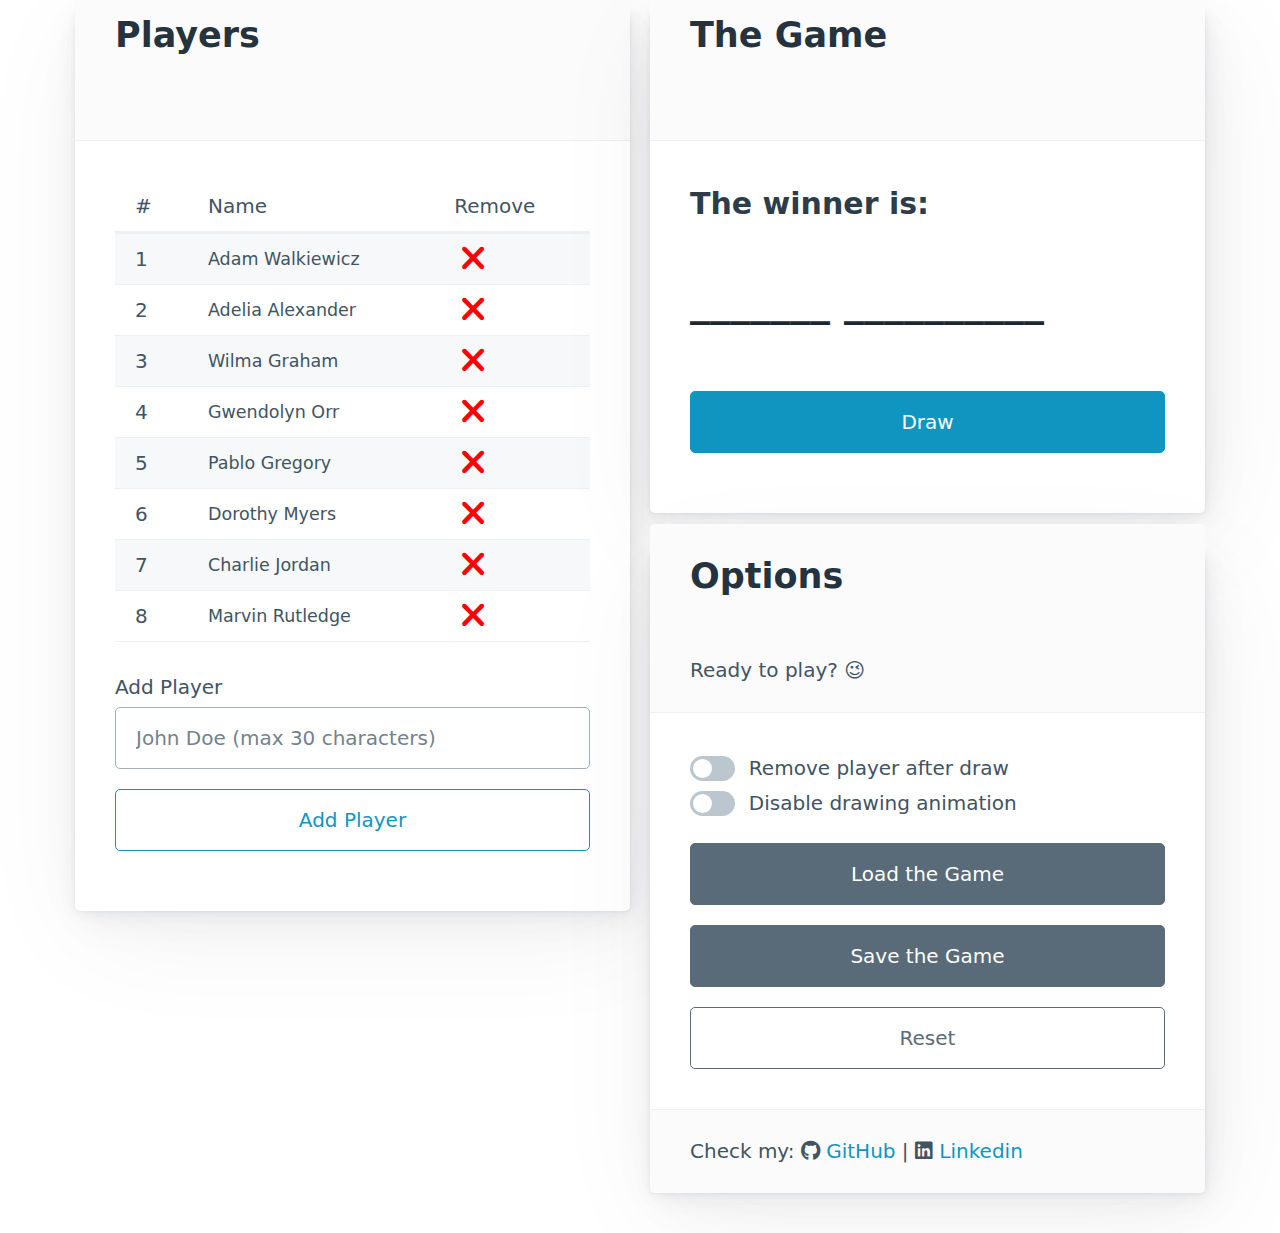
==== index.html @ 2ea798eb "Add socials" ====
<!DOCTYPE html>
<html lang="en">
  <head>
    <meta charset="UTF-8" />
    <meta http-equiv="X-UA-Compatible" content="IE=edge" />
    <meta name="viewport" content="width=device-width, initial-scale=1.0" />
    <title>Draw Player</title>
    <link rel="icon" type="image/ico" href="images/favicon.ico" />
    <link rel="stylesheet" href="fontawesome-free-6.4.0-web/css/all.min.css" />
    <link rel="stylesheet" href="pico-master/css/pico.min.css" />
    <link rel="stylesheet" href="style.css" />
  </head>
  <body>
    <div class="container">
      <div class="grid">
        <!-- Players -->
        <!-- Add player -->
        <div>
          <article>
            <header>
              <h2>Players</h2>
            </header>

            <!-- Table with participants -->
            <table role="grid">
              <thead>
                <tr>
                  <th scope="col">#</th>
                  <th scope="col">Name</th>
                  <th scope="col">Remove</th>
                </tr>
              </thead>
              <tbody id="participants-table">
                <tr>
                  <th scope="row">1</th>
                  <td>Adam Walkiewicz</td>
                  <td>❌</td>
                </tr>
              </tbody>
            </table>

            <!-- Add Player -->
            <label for="add-player">Add Player</label>
            <input
              type="add-player"
              id="add-player"
              name="add-player"
              placeholder="John Doe (max 30 characters)"
              style="width: 100%"
              required
            />
            <i class="invalid-form hidden"></i>
            <!-- Button -->
            <button id="add-btn" class="outline">Add Player</button>
          </article>
        </div>

        <!-- Winner -->
        <div>
          <article>
            <header>
              <h2>The Game</h2>
            </header>
            <h3>The winner is:</h3>
            <h1 id="winner">_______ __________</h1>
            <button id="draw-btn">Draw</button>
          </article>
          <article>
            <header>
              <h2>Options</h2>
              <div id="info">Ready to play? 😉</div>
            </header>
            <fieldset>
              <label>
                <input id="remove-player-swt" type="checkbox" role="switch" />
                Remove player after draw
              </label>
              <label>
                <input id="animation-off-swt" type="checkbox" role="switch" />
                Disable drawing animation
              </label>
            </fieldset>
            <button id="load-btn" class="secondary">Load the Game</button>
            <button id="save-btn" class="secondary">Save the Game</button>
            <button id="reset-btn" class="secondary outline">Reset</button>
            <footer>
              Check my:
              <i class="fa-brands fa-github"></i>
              <a href="https://github.com/ajwalkiewicz/who-is-the-winner"
                >GitHub</a
              >
              |
              <i class="fa-brands fa-linkedin"></i>
              <a
                href="https://www.linkedin.com/in/adam-walkiewicz-895b6a82/?locale=en_US"
                >Linkedin</a
              >
            </footer>
          </article>
        </div>
      </div>
    </div>
    <script type="module" src="script.js" type="text/javascript"></script>
  </body>
</html>
---- pico-master/css/pico.min.css ----
@charset "UTF-8";/*!
 * Pico.css v1.5.6 (https://picocss.com)
 * Copyright 2019-2022 - Licensed under MIT
 */:root{--font-family:system-ui,-apple-system,"Segoe UI","Roboto","Ubuntu","Cantarell","Noto Sans",sans-serif,"Apple Color Emoji","Segoe UI Emoji","Segoe UI Symbol","Noto Color Emoji";--line-height:1.5;--font-weight:400;--font-size:16px;--border-radius:0.25rem;--border-width:1px;--outline-width:3px;--spacing:1rem;--typography-spacing-vertical:1.5rem;--block-spacing-vertical:calc(var(--spacing) * 2);--block-spacing-horizontal:var(--spacing);--grid-spacing-vertical:0;--grid-spacing-horizontal:var(--spacing);--form-element-spacing-vertical:0.75rem;--form-element-spacing-horizontal:1rem;--nav-element-spacing-vertical:1rem;--nav-element-spacing-horizontal:0.5rem;--nav-link-spacing-vertical:0.5rem;--nav-link-spacing-horizontal:0.5rem;--form-label-font-weight:var(--font-weight);--transition:0.2s ease-in-out;--modal-overlay-backdrop-filter:blur(0.25rem)}@media (min-width:576px){:root{--font-size:17px}}@media (min-width:768px){:root{--font-size:18px}}@media (min-width:992px){:root{--font-size:19px}}@media (min-width:1200px){:root{--font-size:20px}}@media (min-width:576px){body>footer,body>header,body>main,section{--block-spacing-vertical:calc(var(--spacing) * 2.5)}}@media (min-width:768px){body>footer,body>header,body>main,section{--block-spacing-vertical:calc(var(--spacing) * 3)}}@media (min-width:992px){body>footer,body>header,body>main,section{--block-spacing-vertical:calc(var(--spacing) * 3.5)}}@media (min-width:1200px){body>footer,body>header,body>main,section{--block-spacing-vertical:calc(var(--spacing) * 4)}}@media (min-width:576px){article{--block-spacing-horizontal:calc(var(--spacing) * 1.25)}}@media (min-width:768px){article{--block-spacing-horizontal:calc(var(--spacing) * 1.5)}}@media (min-width:992px){article{--block-spacing-horizontal:calc(var(--spacing) * 1.75)}}@media (min-width:1200px){article{--block-spacing-horizontal:calc(var(--spacing) * 2)}}dialog>article{--block-spacing-vertical:calc(var(--spacing) * 2);--block-spacing-horizontal:var(--spacing)}@media (min-width:576px){dialog>article{--block-spacing-vertical:calc(var(--spacing) * 2.5);--block-spacing-horizontal:calc(var(--spacing) * 1.25)}}@media (min-width:768px){dialog>article{--block-spacing-vertical:calc(var(--spacing) * 3);--block-spacing-horizontal:calc(var(--spacing) * 1.5)}}a{--text-decoration:none}a.contrast,a.secondary{--text-decoration:underline}small{--font-size:0.875em}h1,h2,h3,h4,h5,h6{--font-weight:700}h1{--font-size:2rem;--typography-spacing-vertical:3rem}h2{--font-size:1.75rem;--typography-spacing-vertical:2.625rem}h3{--font-size:1.5rem;--typography-spacing-vertical:2.25rem}h4{--font-size:1.25rem;--typography-spacing-vertical:1.874rem}h5{--font-size:1.125rem;--typography-spacing-vertical:1.6875rem}[type=checkbox],[type=radio]{--border-width:2px}[type=checkbox][role=switch]{--border-width:3px}tfoot td,tfoot th,thead td,thead th{--border-width:3px}:not(thead,tfoot)>*>td{--font-size:0.875em}code,kbd,pre,samp{--font-family:"Menlo","Consolas","Roboto Mono","Ubuntu Monospace","Noto Mono","Oxygen Mono","Liberation Mono",monospace,"Apple Color Emoji","Segoe UI Emoji","Segoe UI Symbol","Noto Color Emoji"}kbd{--font-weight:bolder}:root:not([data-theme=dark]),[data-theme=light]{--background-color:#fff;--color:hsl(205deg, 20%, 32%);--h1-color:hsl(205deg, 30%, 15%);--h2-color:#24333e;--h3-color:hsl(205deg, 25%, 23%);--h4-color:#374956;--h5-color:hsl(205deg, 20%, 32%);--h6-color:#4d606d;--muted-color:hsl(205deg, 10%, 50%);--muted-border-color:hsl(205deg, 20%, 94%);--primary:hsl(195deg, 85%, 41%);--primary-hover:hsl(195deg, 90%, 32%);--primary-focus:rgba(16, 149, 193, 0.125);--primary-inverse:#fff;--secondary:hsl(205deg, 15%, 41%);--secondary-hover:hsl(205deg, 20%, 32%);--secondary-focus:rgba(89, 107, 120, 0.125);--secondary-inverse:#fff;--contrast:hsl(205deg, 30%, 15%);--contrast-hover:#000;--contrast-focus:rgba(89, 107, 120, 0.125);--contrast-inverse:#fff;--mark-background-color:#fff2ca;--mark-color:#543a26;--ins-color:#388e3c;--del-color:#c62828;--blockquote-border-color:var(--muted-border-color);--blockquote-footer-color:var(--muted-color);--button-box-shadow:0 0 0 rgba(0, 0, 0, 0);--button-hover-box-shadow:0 0 0 rgba(0, 0, 0, 0);--form-element-background-color:transparent;--form-element-border-color:hsl(205deg, 14%, 68%);--form-element-color:var(--color);--form-element-placeholder-color:var(--muted-color);--form-element-active-background-color:transparent;--form-element-active-border-color:var(--primary);--form-element-focus-color:var(--primary-focus);--form-element-disabled-background-color:hsl(205deg, 18%, 86%);--form-element-disabled-border-color:hsl(205deg, 14%, 68%);--form-element-disabled-opacity:0.5;--form-element-invalid-border-color:#c62828;--form-element-invalid-active-border-color:#d32f2f;--form-element-invalid-focus-color:rgba(211, 47, 47, 0.125);--form-element-valid-border-color:#388e3c;--form-element-valid-active-border-color:#43a047;--form-element-valid-focus-color:rgba(67, 160, 71, 0.125);--switch-background-color:hsl(205deg, 16%, 77%);--switch-color:var(--primary-inverse);--switch-checked-background-color:var(--primary);--range-border-color:hsl(205deg, 18%, 86%);--range-active-border-color:hsl(205deg, 16%, 77%);--range-thumb-border-color:var(--background-color);--range-thumb-color:var(--secondary);--range-thumb-hover-color:var(--secondary-hover);--range-thumb-active-color:var(--primary);--table-border-color:var(--muted-border-color);--table-row-stripped-background-color:#f6f8f9;--code-background-color:hsl(205deg, 20%, 94%);--code-color:var(--muted-color);--code-kbd-background-color:var(--contrast);--code-kbd-color:var(--contrast-inverse);--code-tag-color:hsl(330deg, 40%, 50%);--code-property-color:hsl(185deg, 40%, 40%);--code-value-color:hsl(40deg, 20%, 50%);--code-comment-color:hsl(205deg, 14%, 68%);--accordion-border-color:var(--muted-border-color);--accordion-close-summary-color:var(--color);--accordion-open-summary-color:var(--muted-color);--card-background-color:var(--background-color);--card-border-color:var(--muted-border-color);--card-box-shadow:0.0145rem 0.029rem 0.174rem rgba(27, 40, 50, 0.01698),0.0335rem 0.067rem 0.402rem rgba(27, 40, 50, 0.024),0.0625rem 0.125rem 0.75rem rgba(27, 40, 50, 0.03),0.1125rem 0.225rem 1.35rem rgba(27, 40, 50, 0.036),0.2085rem 0.417rem 2.502rem rgba(27, 40, 50, 0.04302),0.5rem 1rem 6rem rgba(27, 40, 50, 0.06),0 0 0 0.0625rem rgba(27, 40, 50, 0.015);--card-sectionning-background-color:#fbfbfc;--dropdown-background-color:#fbfbfc;--dropdown-border-color:#e1e6eb;--dropdown-box-shadow:var(--card-box-shadow);--dropdown-color:var(--color);--dropdown-hover-background-color:hsl(205deg, 20%, 94%);--modal-overlay-background-color:rgba(213, 220, 226, 0.7);--progress-background-color:hsl(205deg, 18%, 86%);--progress-color:var(--primary);--loading-spinner-opacity:0.5;--tooltip-background-color:var(--contrast);--tooltip-color:var(--contrast-inverse);--icon-checkbox:url("data:image/svg+xml,%3Csvg xmlns='http://www.w3.org/2000/svg' width='24' height='24' viewBox='0 0 24 24' fill='none' stroke='rgb(255, 255, 255)' stroke-width='4' stroke-linecap='round' stroke-linejoin='round'%3E%3Cpolyline points='20 6 9 17 4 12'%3E%3C/polyline%3E%3C/svg%3E");--icon-chevron:url("data:image/svg+xml,%3Csvg xmlns='http://www.w3.org/2000/svg' width='24' height='24' viewBox='0 0 24 24' fill='none' stroke='rgb(65, 84, 98)' stroke-width='2' stroke-linecap='round' stroke-linejoin='round'%3E%3Cpolyline points='6 9 12 15 18 9'%3E%3C/polyline%3E%3C/svg%3E");--icon-chevron-button:url("data:image/svg+xml,%3Csvg xmlns='http://www.w3.org/2000/svg' width='24' height='24' viewBox='0 0 24 24' fill='none' stroke='rgb(255, 255, 255)' stroke-width='2' stroke-linecap='round' stroke-linejoin='round'%3E%3Cpolyline points='6 9 12 15 18 9'%3E%3C/polyline%3E%3C/svg%3E");--icon-chevron-button-inverse:url("data:image/svg+xml,%3Csvg xmlns='http://www.w3.org/2000/svg' width='24' height='24' viewBox='0 0 24 24' fill='none' stroke='rgb(255, 255, 255)' stroke-width='2' stroke-linecap='round' stroke-linejoin='round'%3E%3Cpolyline points='6 9 12 15 18 9'%3E%3C/polyline%3E%3C/svg%3E");--icon-close:url("data:image/svg+xml,%3Csvg xmlns='http://www.w3.org/2000/svg' width='24' height='24' viewBox='0 0 24 24' fill='none' stroke='rgb(115, 130, 140)' stroke-width='4' stroke-linecap='round' stroke-linejoin='round'%3E%3Cline x1='18' y1='6' x2='6' y2='18'%3E%3C/line%3E%3Cline x1='6' y1='6' x2='18' y2='18'%3E%3C/line%3E%3C/svg%3E");--icon-date:url("data:image/svg+xml,%3Csvg xmlns='http://www.w3.org/2000/svg' width='24' height='24' viewBox='0 0 24 24' fill='none' stroke='rgb(65, 84, 98)' stroke-width='2' stroke-linecap='round' stroke-linejoin='round'%3E%3Crect x='3' y='4' width='18' height='18' rx='2' ry='2'%3E%3C/rect%3E%3Cline x1='16' y1='2' x2='16' y2='6'%3E%3C/line%3E%3Cline x1='8' y1='2' x2='8' y2='6'%3E%3C/line%3E%3Cline x1='3' y1='10' x2='21' y2='10'%3E%3C/line%3E%3C/svg%3E");--icon-invalid:url("data:image/svg+xml,%3Csvg xmlns='http://www.w3.org/2000/svg' width='24' height='24' viewBox='0 0 24 24' fill='none' stroke='rgb(198, 40, 40)' stroke-width='2' stroke-linecap='round' stroke-linejoin='round'%3E%3Ccircle cx='12' cy='12' r='10'%3E%3C/circle%3E%3Cline x1='12' y1='8' x2='12' y2='12'%3E%3C/line%3E%3Cline x1='12' y1='16' x2='12.01' y2='16'%3E%3C/line%3E%3C/svg%3E");--icon-minus:url("data:image/svg+xml,%3Csvg xmlns='http://www.w3.org/2000/svg' width='24' height='24' viewBox='0 0 24 24' fill='none' stroke='rgb(255, 255, 255)' stroke-width='4' stroke-linecap='round' stroke-linejoin='round'%3E%3Cline x1='5' y1='12' x2='19' y2='12'%3E%3C/line%3E%3C/svg%3E");--icon-search:url("data:image/svg+xml,%3Csvg xmlns='http://www.w3.org/2000/svg' width='24' height='24' viewBox='0 0 24 24' fill='none' stroke='rgb(65, 84, 98)' stroke-width='2' stroke-linecap='round' stroke-linejoin='round'%3E%3Ccircle cx='11' cy='11' r='8'%3E%3C/circle%3E%3Cline x1='21' y1='21' x2='16.65' y2='16.65'%3E%3C/line%3E%3C/svg%3E");--icon-time:url("data:image/svg+xml,%3Csvg xmlns='http://www.w3.org/2000/svg' width='24' height='24' viewBox='0 0 24 24' fill='none' stroke='rgb(65, 84, 98)' stroke-width='2' stroke-linecap='round' stroke-linejoin='round'%3E%3Ccircle cx='12' cy='12' r='10'%3E%3C/circle%3E%3Cpolyline points='12 6 12 12 16 14'%3E%3C/polyline%3E%3C/svg%3E");--icon-valid:url("data:image/svg+xml,%3Csvg xmlns='http://www.w3.org/2000/svg' width='24' height='24' viewBox='0 0 24 24' fill='none' stroke='rgb(56, 142, 60)' stroke-width='3' stroke-linecap='round' stroke-linejoin='round'%3E%3Cpolyline points='20 6 9 17 4 12'%3E%3C/polyline%3E%3C/svg%3E");color-scheme:light}@media only screen and (prefers-color-scheme:dark){:root:not([data-theme=light]){--background-color:#11191f;--color:hsl(205deg, 16%, 77%);--h1-color:hsl(205deg, 20%, 94%);--h2-color:#e1e6eb;--h3-color:hsl(205deg, 18%, 86%);--h4-color:#c8d1d8;--h5-color:hsl(205deg, 16%, 77%);--h6-color:#afbbc4;--muted-color:hsl(205deg, 10%, 50%);--muted-border-color:#1f2d38;--primary:hsl(195deg, 85%, 41%);--primary-hover:hsl(195deg, 80%, 50%);--primary-focus:rgba(16, 149, 193, 0.25);--primary-inverse:#fff;--secondary:hsl(205deg, 15%, 41%);--secondary-hover:hsl(205deg, 10%, 50%);--secondary-focus:rgba(115, 130, 140, 0.25);--secondary-inverse:#fff;--contrast:hsl(205deg, 20%, 94%);--contrast-hover:#fff;--contrast-focus:rgba(115, 130, 140, 0.25);--contrast-inverse:#000;--mark-background-color:#d1c284;--mark-color:#11191f;--ins-color:#388e3c;--del-color:#c62828;--blockquote-border-color:var(--muted-border-color);--blockquote-footer-color:var(--muted-color);--button-box-shadow:0 0 0 rgba(0, 0, 0, 0);--button-hover-box-shadow:0 0 0 rgba(0, 0, 0, 0);--form-element-background-color:#11191f;--form-element-border-color:#374956;--form-element-color:var(--color);--form-element-placeholder-color:var(--muted-color);--form-element-active-background-color:var(--form-element-background-color);--form-element-active-border-color:var(--primary);--form-element-focus-color:var(--primary-focus);--form-element-disabled-background-color:hsl(205deg, 25%, 23%);--form-element-disabled-border-color:hsl(205deg, 20%, 32%);--form-element-disabled-opacity:0.5;--form-element-invalid-border-color:#b71c1c;--form-element-invalid-active-border-color:#c62828;--form-element-invalid-focus-color:rgba(198, 40, 40, 0.25);--form-element-valid-border-color:#2e7d32;--form-element-valid-active-border-color:#388e3c;--form-element-valid-focus-color:rgba(56, 142, 60, 0.25);--switch-background-color:#374956;--switch-color:var(--primary-inverse);--switch-checked-background-color:var(--primary);--range-border-color:#24333e;--range-active-border-color:hsl(205deg, 25%, 23%);--range-thumb-border-color:var(--background-color);--range-thumb-color:var(--secondary);--range-thumb-hover-color:var(--secondary-hover);--range-thumb-active-color:var(--primary);--table-border-color:var(--muted-border-color);--table-row-stripped-background-color:rgba(115, 130, 140, 0.05);--code-background-color:#18232c;--code-color:var(--muted-color);--code-kbd-background-color:var(--contrast);--code-kbd-color:var(--contrast-inverse);--code-tag-color:hsl(330deg, 30%, 50%);--code-property-color:hsl(185deg, 30%, 50%);--code-value-color:hsl(40deg, 10%, 50%);--code-comment-color:#4d606d;--accordion-border-color:var(--muted-border-color);--accordion-active-summary-color:var(--primary);--accordion-close-summary-color:var(--color);--accordion-open-summary-color:var(--muted-color);--card-background-color:#141e26;--card-border-color:var(--card-background-color);--card-box-shadow:0.0145rem 0.029rem 0.174rem rgba(0, 0, 0, 0.01698),0.0335rem 0.067rem 0.402rem rgba(0, 0, 0, 0.024),0.0625rem 0.125rem 0.75rem rgba(0, 0, 0, 0.03),0.1125rem 0.225rem 1.35rem rgba(0, 0, 0, 0.036),0.2085rem 0.417rem 2.502rem rgba(0, 0, 0, 0.04302),0.5rem 1rem 6rem rgba(0, 0, 0, 0.06),0 0 0 0.0625rem rgba(0, 0, 0, 0.015);--card-sectionning-background-color:#18232c;--dropdown-background-color:hsl(205deg, 30%, 15%);--dropdown-border-color:#24333e;--dropdown-box-shadow:var(--card-box-shadow);--dropdown-color:var(--color);--dropdown-hover-background-color:rgba(36, 51, 62, 0.75);--modal-overlay-background-color:rgba(36, 51, 62, 0.8);--progress-background-color:#24333e;--progress-color:var(--primary);--loading-spinner-opacity:0.5;--tooltip-background-color:var(--contrast);--tooltip-color:var(--contrast-inverse);--icon-checkbox:url("data:image/svg+xml,%3Csvg xmlns='http://www.w3.org/2000/svg' width='24' height='24' viewBox='0 0 24 24' fill='none' stroke='rgb(255, 255, 255)' stroke-width='4' stroke-linecap='round' stroke-linejoin='round'%3E%3Cpolyline points='20 6 9 17 4 12'%3E%3C/polyline%3E%3C/svg%3E");--icon-chevron:url("data:image/svg+xml,%3Csvg xmlns='http://www.w3.org/2000/svg' width='24' height='24' viewBox='0 0 24 24' fill='none' stroke='rgb(162, 175, 185)' stroke-width='2' stroke-linecap='round' stroke-linejoin='round'%3E%3Cpolyline points='6 9 12 15 18 9'%3E%3C/polyline%3E%3C/svg%3E");--icon-chevron-button:url("data:image/svg+xml,%3Csvg xmlns='http://www.w3.org/2000/svg' width='24' height='24' viewBox='0 0 24 24' fill='none' stroke='rgb(255, 255, 255)' stroke-width='2' stroke-linecap='round' stroke-linejoin='round'%3E%3Cpolyline points='6 9 12 15 18 9'%3E%3C/polyline%3E%3C/svg%3E");--icon-chevron-button-inverse:url("data:image/svg+xml,%3Csvg xmlns='http://www.w3.org/2000/svg' width='24' height='24' viewBox='0 0 24 24' fill='none' stroke='rgb(0, 0, 0)' stroke-width='2' stroke-linecap='round' stroke-linejoin='round'%3E%3Cpolyline points='6 9 12 15 18 9'%3E%3C/polyline%3E%3C/svg%3E");--icon-close:url("data:image/svg+xml,%3Csvg xmlns='http://www.w3.org/2000/svg' width='24' height='24' viewBox='0 0 24 24' fill='none' stroke='rgb(115, 130, 140)' stroke-width='4' stroke-linecap='round' stroke-linejoin='round'%3E%3Cline x1='18' y1='6' x2='6' y2='18'%3E%3C/line%3E%3Cline x1='6' y1='6' x2='18' y2='18'%3E%3C/line%3E%3C/svg%3E");--icon-date:url("data:image/svg+xml,%3Csvg xmlns='http://www.w3.org/2000/svg' width='24' height='24' viewBox='0 0 24 24' fill='none' stroke='rgb(162, 175, 185)' stroke-width='2' stroke-linecap='round' stroke-linejoin='round'%3E%3Crect x='3' y='4' width='18' height='18' rx='2' ry='2'%3E%3C/rect%3E%3Cline x1='16' y1='2' x2='16' y2='6'%3E%3C/line%3E%3Cline x1='8' y1='2' x2='8' y2='6'%3E%3C/line%3E%3Cline x1='3' y1='10' x2='21' y2='10'%3E%3C/line%3E%3C/svg%3E");--icon-invalid:url("data:image/svg+xml,%3Csvg xmlns='http://www.w3.org/2000/svg' width='24' height='24' viewBox='0 0 24 24' fill='none' stroke='rgb(183, 28, 28)' stroke-width='2' stroke-linecap='round' stroke-linejoin='round'%3E%3Ccircle cx='12' cy='12' r='10'%3E%3C/circle%3E%3Cline x1='12' y1='8' x2='12' y2='12'%3E%3C/line%3E%3Cline x1='12' y1='16' x2='12.01' y2='16'%3E%3C/line%3E%3C/svg%3E");--icon-minus:url("data:image/svg+xml,%3Csvg xmlns='http://www.w3.org/2000/svg' width='24' height='24' viewBox='0 0 24 24' fill='none' stroke='rgb(255, 255, 255)' stroke-width='4' stroke-linecap='round' stroke-linejoin='round'%3E%3Cline x1='5' y1='12' x2='19' y2='12'%3E%3C/line%3E%3C/svg%3E");--icon-search:url("data:image/svg+xml,%3Csvg xmlns='http://www.w3.org/2000/svg' width='24' height='24' viewBox='0 0 24 24' fill='none' stroke='rgb(162, 175, 185)' stroke-width='2' stroke-linecap='round' stroke-linejoin='round'%3E%3Ccircle cx='11' cy='11' r='8'%3E%3C/circle%3E%3Cline x1='21' y1='21' x2='16.65' y2='16.65'%3E%3C/line%3E%3C/svg%3E");--icon-time:url("data:image/svg+xml,%3Csvg xmlns='http://www.w3.org/2000/svg' width='24' height='24' viewBox='0 0 24 24' fill='none' stroke='rgb(162, 175, 185)' stroke-width='2' stroke-linecap='round' stroke-linejoin='round'%3E%3Ccircle cx='12' cy='12' r='10'%3E%3C/circle%3E%3Cpolyline points='12 6 12 12 16 14'%3E%3C/polyline%3E%3C/svg%3E");--icon-valid:url("data:image/svg+xml,%3Csvg xmlns='http://www.w3.org/2000/svg' width='24' height='24' viewBox='0 0 24 24' fill='none' stroke='rgb(46, 125, 50)' stroke-width='3' stroke-linecap='round' stroke-linejoin='round'%3E%3Cpolyline points='20 6 9 17 4 12'%3E%3C/polyline%3E%3C/svg%3E");color-scheme:dark}}[data-theme=dark]{--background-color:#11191f;--color:hsl(205deg, 16%, 77%);--h1-color:hsl(205deg, 20%, 94%);--h2-color:#e1e6eb;--h3-color:hsl(205deg, 18%, 86%);--h4-color:#c8d1d8;--h5-color:hsl(205deg, 16%, 77%);--h6-color:#afbbc4;--muted-color:hsl(205deg, 10%, 50%);--muted-border-color:#1f2d38;--primary:hsl(195deg, 85%, 41%);--primary-hover:hsl(195deg, 80%, 50%);--primary-focus:rgba(16, 149, 193, 0.25);--primary-inverse:#fff;--secondary:hsl(205deg, 15%, 41%);--secondary-hover:hsl(205deg, 10%, 50%);--secondary-focus:rgba(115, 130, 140, 0.25);--secondary-inverse:#fff;--contrast:hsl(205deg, 20%, 94%);--contrast-hover:#fff;--contrast-focus:rgba(115, 130, 140, 0.25);--contrast-inverse:#000;--mark-background-color:#d1c284;--mark-color:#11191f;--ins-color:#388e3c;--del-color:#c62828;--blockquote-border-color:var(--muted-border-color);--blockquote-footer-color:var(--muted-color);--button-box-shadow:0 0 0 rgba(0, 0, 0, 0);--button-hover-box-shadow:0 0 0 rgba(0, 0, 0, 0);--form-element-background-color:#11191f;--form-element-border-color:#374956;--form-element-color:var(--color);--form-element-placeholder-color:var(--muted-color);--form-element-active-background-color:var(--form-element-background-color);--form-element-active-border-color:var(--primary);--form-element-focus-color:var(--primary-focus);--form-element-disabled-background-color:hsl(205deg, 25%, 23%);--form-element-disabled-border-color:hsl(205deg, 20%, 32%);--form-element-disabled-opacity:0.5;--form-element-invalid-border-color:#b71c1c;--form-element-invalid-active-border-color:#c62828;--form-element-invalid-focus-color:rgba(198, 40, 40, 0.25);--form-element-valid-border-color:#2e7d32;--form-element-valid-active-border-color:#388e3c;--form-element-valid-focus-color:rgba(56, 142, 60, 0.25);--switch-background-color:#374956;--switch-color:var(--primary-inverse);--switch-checked-background-color:var(--primary);--range-border-color:#24333e;--range-active-border-color:hsl(205deg, 25%, 23%);--range-thumb-border-color:var(--background-color);--range-thumb-color:var(--secondary);--range-thumb-hover-color:var(--secondary-hover);--range-thumb-active-color:var(--primary);--table-border-color:var(--muted-border-color);--table-row-stripped-background-color:rgba(115, 130, 140, 0.05);--code-background-color:#18232c;--code-color:var(--muted-color);--code-kbd-background-color:var(--contrast);--code-kbd-color:var(--contrast-inverse);--code-tag-color:hsl(330deg, 30%, 50%);--code-property-color:hsl(185deg, 30%, 50%);--code-value-color:hsl(40deg, 10%, 50%);--code-comment-color:#4d606d;--accordion-border-color:var(--muted-border-color);--accordion-active-summary-color:var(--primary);--accordion-close-summary-color:var(--color);--accordion-open-summary-color:var(--muted-color);--card-background-color:#141e26;--card-border-color:var(--card-background-color);--card-box-shadow:0.0145rem 0.029rem 0.174rem rgba(0, 0, 0, 0.01698),0.0335rem 0.067rem 0.402rem rgba(0, 0, 0, 0.024),0.0625rem 0.125rem 0.75rem rgba(0, 0, 0, 0.03),0.1125rem 0.225rem 1.35rem rgba(0, 0, 0, 0.036),0.2085rem 0.417rem 2.502rem rgba(0, 0, 0, 0.04302),0.5rem 1rem 6rem rgba(0, 0, 0, 0.06),0 0 0 0.0625rem rgba(0, 0, 0, 0.015);--card-sectionning-background-color:#18232c;--dropdown-background-color:hsl(205deg, 30%, 15%);--dropdown-border-color:#24333e;--dropdown-box-shadow:var(--card-box-shadow);--dropdown-color:var(--color);--dropdown-hover-background-color:rgba(36, 51, 62, 0.75);--modal-overlay-background-color:rgba(36, 51, 62, 0.8);--progress-background-color:#24333e;--progress-color:var(--primary);--loading-spinner-opacity:0.5;--tooltip-background-color:var(--contrast);--tooltip-color:var(--contrast-inverse);--icon-checkbox:url("data:image/svg+xml,%3Csvg xmlns='http://www.w3.org/2000/svg' width='24' height='24' viewBox='0 0 24 24' fill='none' stroke='rgb(255, 255, 255)' stroke-width='4' stroke-linecap='round' stroke-linejoin='round'%3E%3Cpolyline points='20 6 9 17 4 12'%3E%3C/polyline%3E%3C/svg%3E");--icon-chevron:url("data:image/svg+xml,%3Csvg xmlns='http://www.w3.org/2000/svg' width='24' height='24' viewBox='0 0 24 24' fill='none' stroke='rgb(162, 175, 185)' stroke-width='2' stroke-linecap='round' stroke-linejoin='round'%3E%3Cpolyline points='6 9 12 15 18 9'%3E%3C/polyline%3E%3C/svg%3E");--icon-chevron-button:url("data:image/svg+xml,%3Csvg xmlns='http://www.w3.org/2000/svg' width='24' height='24' viewBox='0 0 24 24' fill='none' stroke='rgb(255, 255, 255)' stroke-width='2' stroke-linecap='round' stroke-linejoin='round'%3E%3Cpolyline points='6 9 12 15 18 9'%3E%3C/polyline%3E%3C/svg%3E");--icon-chevron-button-inverse:url("data:image/svg+xml,%3Csvg xmlns='http://www.w3.org/2000/svg' width='24' height='24' viewBox='0 0 24 24' fill='none' stroke='rgb(0, 0, 0)' stroke-width='2' stroke-linecap='round' stroke-linejoin='round'%3E%3Cpolyline points='6 9 12 15 18 9'%3E%3C/polyline%3E%3C/svg%3E");--icon-close:url("data:image/svg+xml,%3Csvg xmlns='http://www.w3.org/2000/svg' width='24' height='24' viewBox='0 0 24 24' fill='none' stroke='rgb(115, 130, 140)' stroke-width='4' stroke-linecap='round' stroke-linejoin='round'%3E%3Cline x1='18' y1='6' x2='6' y2='18'%3E%3C/line%3E%3Cline x1='6' y1='6' x2='18' y2='18'%3E%3C/line%3E%3C/svg%3E");--icon-date:url("data:image/svg+xml,%3Csvg xmlns='http://www.w3.org/2000/svg' width='24' height='24' viewBox='0 0 24 24' fill='none' stroke='rgb(162, 175, 185)' stroke-width='2' stroke-linecap='round' stroke-linejoin='round'%3E%3Crect x='3' y='4' width='18' height='18' rx='2' ry='2'%3E%3C/rect%3E%3Cline x1='16' y1='2' x2='16' y2='6'%3E%3C/line%3E%3Cline x1='8' y1='2' x2='8' y2='6'%3E%3C/line%3E%3Cline x1='3' y1='10' x2='21' y2='10'%3E%3C/line%3E%3C/svg%3E");--icon-invalid:url("data:image/svg+xml,%3Csvg xmlns='http://www.w3.org/2000/svg' width='24' height='24' viewBox='0 0 24 24' fill='none' stroke='rgb(183, 28, 28)' stroke-width='2' stroke-linecap='round' stroke-linejoin='round'%3E%3Ccircle cx='12' cy='12' r='10'%3E%3C/circle%3E%3Cline x1='12' y1='8' x2='12' y2='12'%3E%3C/line%3E%3Cline x1='12' y1='16' x2='12.01' y2='16'%3E%3C/line%3E%3C/svg%3E");--icon-minus:url("data:image/svg+xml,%3Csvg xmlns='http://www.w3.org/2000/svg' width='24' height='24' viewBox='0 0 24 24' fill='none' stroke='rgb(255, 255, 255)' stroke-width='4' stroke-linecap='round' stroke-linejoin='round'%3E%3Cline x1='5' y1='12' x2='19' y2='12'%3E%3C/line%3E%3C/svg%3E");--icon-search:url("data:image/svg+xml,%3Csvg xmlns='http://www.w3.org/2000/svg' width='24' height='24' viewBox='0 0 24 24' fill='none' stroke='rgb(162, 175, 185)' stroke-width='2' stroke-linecap='round' stroke-linejoin='round'%3E%3Ccircle cx='11' cy='11' r='8'%3E%3C/circle%3E%3Cline x1='21' y1='21' x2='16.65' y2='16.65'%3E%3C/line%3E%3C/svg%3E");--icon-time:url("data:image/svg+xml,%3Csvg xmlns='http://www.w3.org/2000/svg' width='24' height='24' viewBox='0 0 24 24' fill='none' stroke='rgb(162, 175, 185)' stroke-width='2' stroke-linecap='round' stroke-linejoin='round'%3E%3Ccircle cx='12' cy='12' r='10'%3E%3C/circle%3E%3Cpolyline points='12 6 12 12 16 14'%3E%3C/polyline%3E%3C/svg%3E");--icon-valid:url("data:image/svg+xml,%3Csvg xmlns='http://www.w3.org/2000/svg' width='24' height='24' viewBox='0 0 24 24' fill='none' stroke='rgb(46, 125, 50)' stroke-width='3' stroke-linecap='round' stroke-linejoin='round'%3E%3Cpolyline points='20 6 9 17 4 12'%3E%3C/polyline%3E%3C/svg%3E");color-scheme:dark}[type=checkbox],[type=radio],[type=range],progress{accent-color:var(--primary)}*,::after,::before{box-sizing:border-box;background-repeat:no-repeat}::after,::before{text-decoration:inherit;vertical-align:inherit}:where(:root){-webkit-tap-highlight-color:transparent;-webkit-text-size-adjust:100%;-moz-text-size-adjust:100%;text-size-adjust:100%;background-color:var(--background-color);color:var(--color);font-weight:var(--font-weight);font-size:var(--font-size);line-height:var(--line-height);font-family:var(--font-family);text-rendering:optimizeLegibility;overflow-wrap:break-word;cursor:default;-moz-tab-size:4;-o-tab-size:4;tab-size:4}main{display:block}body{width:100%;margin:0}body>footer,body>header,body>main{width:100%;margin-right:auto;margin-left:auto;padding:var(--block-spacing-vertical) 0}.container,.container-fluid{width:100%;margin-right:auto;margin-left:auto;padding-right:var(--spacing);padding-left:var(--spacing)}@media (min-width:576px){.container{max-width:510px;padding-right:0;padding-left:0}}@media (min-width:768px){.container{max-width:700px}}@media (min-width:992px){.container{max-width:920px}}@media (min-width:1200px){.container{max-width:1130px}}section{margin-bottom:var(--block-spacing-vertical)}.grid{grid-column-gap:var(--grid-spacing-horizontal);grid-row-gap:var(--grid-spacing-vertical);display:grid;grid-template-columns:1fr;margin:0}@media (min-width:992px){.grid{grid-template-columns:repeat(auto-fit,minmax(0%,1fr))}}.grid>*{min-width:0}figure{display:block;margin:0;padding:0;overflow-x:auto}figure figcaption{padding:calc(var(--spacing) * .5) 0;color:var(--muted-color)}b,strong{font-weight:bolder}sub,sup{position:relative;font-size:.75em;line-height:0;vertical-align:baseline}sub{bottom:-.25em}sup{top:-.5em}address,blockquote,dl,figure,form,ol,p,pre,table,ul{margin-top:0;margin-bottom:var(--typography-spacing-vertical);color:var(--color);font-style:normal;font-weight:var(--font-weight);font-size:var(--font-size)}[role=link],a{--color:var(--primary);--background-color:transparent;outline:0;background-color:var(--background-color);color:var(--color);-webkit-text-decoration:var(--text-decoration);text-decoration:var(--text-decoration);transition:background-color var(--transition),color var(--transition),box-shadow var(--transition),-webkit-text-decoration var(--transition);transition:background-color var(--transition),color var(--transition),text-decoration var(--transition),box-shadow var(--transition);transition:background-color var(--transition),color var(--transition),text-decoration var(--transition),box-shadow var(--transition),-webkit-text-decoration var(--transition)}[role=link]:is([aria-current],:hover,:active,:focus),a:is([aria-current],:hover,:active,:focus){--color:var(--primary-hover);--text-decoration:underline}[role=link]:focus,a:focus{--background-color:var(--primary-focus)}[role=link].secondary,a.secondary{--color:var(--secondary)}[role=link].secondary:is([aria-current],:hover,:active,:focus),a.secondary:is([aria-current],:hover,:active,:focus){--color:var(--secondary-hover)}[role=link].secondary:focus,a.secondary:focus{--background-color:var(--secondary-focus)}[role=link].contrast,a.contrast{--color:var(--contrast)}[role=link].contrast:is([aria-current],:hover,:active,:focus),a.contrast:is([aria-current],:hover,:active,:focus){--color:var(--contrast-hover)}[role=link].contrast:focus,a.contrast:focus{--background-color:var(--contrast-focus)}h1,h2,h3,h4,h5,h6{margin-top:0;margin-bottom:var(--typography-spacing-vertical);color:var(--color);font-weight:var(--font-weight);font-size:var(--font-size);font-family:var(--font-family)}h1{--color:var(--h1-color)}h2{--color:var(--h2-color)}h3{--color:var(--h3-color)}h4{--color:var(--h4-color)}h5{--color:var(--h5-color)}h6{--color:var(--h6-color)}:where(address,blockquote,dl,figure,form,ol,p,pre,table,ul)~:is(h1,h2,h3,h4,h5,h6){margin-top:var(--typography-spacing-vertical)}.headings,hgroup{margin-bottom:var(--typography-spacing-vertical)}.headings>*,hgroup>*{margin-bottom:0}.headings>:last-child,hgroup>:last-child{--color:var(--muted-color);--font-weight:unset;font-size:1rem;font-family:unset}p{margin-bottom:var(--typography-spacing-vertical)}small{font-size:var(--font-size)}:where(dl,ol,ul){padding-right:0;padding-left:var(--spacing);-webkit-padding-start:var(--spacing);padding-inline-start:var(--spacing);-webkit-padding-end:0;padding-inline-end:0}:where(dl,ol,ul) li{margin-bottom:calc(var(--typography-spacing-vertical) * .25)}:where(dl,ol,ul) :is(dl,ol,ul){margin:0;margin-top:calc(var(--typography-spacing-vertical) * .25)}ul li{list-style:square}mark{padding:.125rem .25rem;background-color:var(--mark-background-color);color:var(--mark-color);vertical-align:baseline}blockquote{display:block;margin:var(--typography-spacing-vertical) 0;padding:var(--spacing);border-right:none;border-left:.25rem solid var(--blockquote-border-color);-webkit-border-start:0.25rem solid var(--blockquote-border-color);border-inline-start:0.25rem solid var(--blockquote-border-color);-webkit-border-end:none;border-inline-end:none}blockquote footer{margin-top:calc(var(--typography-spacing-vertical) * .5);color:var(--blockquote-footer-color)}abbr[title]{border-bottom:1px dotted;text-decoration:none;cursor:help}ins{color:var(--ins-color);text-decoration:none}del{color:var(--del-color)}::-moz-selection{background-color:var(--primary-focus)}::selection{background-color:var(--primary-focus)}:where(audio,canvas,iframe,img,svg,video){vertical-align:middle}audio,video{display:inline-block}audio:not([controls]){display:none;height:0}:where(iframe){border-style:none}img{max-width:100%;height:auto;border-style:none}:where(svg:not([fill])){fill:currentColor}svg:not(:root){overflow:hidden}button{margin:0;overflow:visible;font-family:inherit;text-transform:none}[type=button],[type=reset],[type=submit],button{-webkit-appearance:button}button{display:block;width:100%;margin-bottom:var(--spacing)}[role=button]{display:inline-block;text-decoration:none}[role=button],button,input[type=button],input[type=reset],input[type=submit]{--background-color:var(--primary);--border-color:var(--primary);--color:var(--primary-inverse);--box-shadow:var(--button-box-shadow, 0 0 0 rgba(0, 0, 0, 0));padding:var(--form-element-spacing-vertical) var(--form-element-spacing-horizontal);border:var(--border-width) solid var(--border-color);border-radius:var(--border-radius);outline:0;background-color:var(--background-color);box-shadow:var(--box-shadow);color:var(--color);font-weight:var(--font-weight);font-size:1rem;line-height:var(--line-height);text-align:center;cursor:pointer;transition:background-color var(--transition),border-color var(--transition),color var(--transition),box-shadow var(--transition)}[role=button]:is([aria-current],:hover,:active,:focus),button:is([aria-current],:hover,:active,:focus),input[type=button]:is([aria-current],:hover,:active,:focus),input[type=reset]:is([aria-current],:hover,:active,:focus),input[type=submit]:is([aria-current],:hover,:active,:focus){--background-color:var(--primary-hover);--border-color:var(--primary-hover);--box-shadow:var(--button-hover-box-shadow, 0 0 0 rgba(0, 0, 0, 0));--color:var(--primary-inverse)}[role=button]:focus,button:focus,input[type=button]:focus,input[type=reset]:focus,input[type=submit]:focus{--box-shadow:var(--button-hover-box-shadow, 0 0 0 rgba(0, 0, 0, 0)),0 0 0 var(--outline-width) var(--primary-focus)}:is(button,input[type=submit],input[type=button],[role=button]).secondary,input[type=reset]{--background-color:var(--secondary);--border-color:var(--secondary);--color:var(--secondary-inverse);cursor:pointer}:is(button,input[type=submit],input[type=button],[role=button]).secondary:is([aria-current],:hover,:active,:focus),input[type=reset]:is([aria-current],:hover,:active,:focus){--background-color:var(--secondary-hover);--border-color:var(--secondary-hover);--color:var(--secondary-inverse)}:is(button,input[type=submit],input[type=button],[role=button]).secondary:focus,input[type=reset]:focus{--box-shadow:var(--button-hover-box-shadow, 0 0 0 rgba(0, 0, 0, 0)),0 0 0 var(--outline-width) var(--secondary-focus)}:is(button,input[type=submit],input[type=button],[role=button]).contrast{--background-color:var(--contrast);--border-color:var(--contrast);--color:var(--contrast-inverse)}:is(button,input[type=submit],input[type=button],[role=button]).contrast:is([aria-current],:hover,:active,:focus){--background-color:var(--contrast-hover);--border-color:var(--contrast-hover);--color:var(--contrast-inverse)}:is(button,input[type=submit],input[type=button],[role=button]).contrast:focus{--box-shadow:var(--button-hover-box-shadow, 0 0 0 rgba(0, 0, 0, 0)),0 0 0 var(--outline-width) var(--contrast-focus)}:is(button,input[type=submit],input[type=button],[role=button]).outline,input[type=reset].outline{--background-color:transparent;--color:var(--primary)}:is(button,input[type=submit],input[type=button],[role=button]).outline:is([aria-current],:hover,:active,:focus),input[type=reset].outline:is([aria-current],:hover,:active,:focus){--background-color:transparent;--color:var(--primary-hover)}:is(button,input[type=submit],input[type=button],[role=button]).outline.secondary,input[type=reset].outline{--color:var(--secondary)}:is(button,input[type=submit],input[type=button],[role=button]).outline.secondary:is([aria-current],:hover,:active,:focus),input[type=reset].outline:is([aria-current],:hover,:active,:focus){--color:var(--secondary-hover)}:is(button,input[type=submit],input[type=button],[role=button]).outline.contrast{--color:var(--contrast)}:is(button,input[type=submit],input[type=button],[role=button]).outline.contrast:is([aria-current],:hover,:active,:focus){--color:var(--contrast-hover)}:where(button,[type=submit],[type=button],[type=reset],[role=button])[disabled],:where(fieldset[disabled]) :is(button,[type=submit],[type=button],[type=reset],[role=button]),a[role=button]:not([href]){opacity:.5;pointer-events:none}input,optgroup,select,textarea{margin:0;font-size:1rem;line-height:var(--line-height);font-family:inherit;letter-spacing:inherit}input{overflow:visible}select{text-transform:none}legend{max-width:100%;padding:0;color:inherit;white-space:normal}textarea{overflow:auto}[type=checkbox],[type=radio]{padding:0}::-webkit-inner-spin-button,::-webkit-outer-spin-button{height:auto}[type=search]{-webkit-appearance:textfield;outline-offset:-2px}[type=search]::-webkit-search-decoration{-webkit-appearance:none}::-webkit-file-upload-button{-webkit-appearance:button;font:inherit}::-moz-focus-inner{padding:0;border-style:none}:-moz-focusring{outline:0}:-moz-ui-invalid{box-shadow:none}::-ms-expand{display:none}[type=file],[type=range]{padding:0;border-width:0}input:not([type=checkbox],[type=radio],[type=range]){height:calc(1rem * var(--line-height) + var(--form-element-spacing-vertical) * 2 + var(--border-width) * 2)}fieldset{margin:0;margin-bottom:var(--spacing);padding:0;border:0}fieldset legend,label{display:block;margin-bottom:calc(var(--spacing) * .25);font-weight:var(--form-label-font-weight,var(--font-weight))}input:not([type=checkbox],[type=radio]),select,textarea{width:100%}input:not([type=checkbox],[type=radio],[type=range],[type=file]),select,textarea{-webkit-appearance:none;-moz-appearance:none;appearance:none;padding:var(--form-element-spacing-vertical) var(--form-element-spacing-horizontal)}input,select,textarea{--background-color:var(--form-element-background-color);--border-color:var(--form-element-border-color);--color:var(--form-element-color);--box-shadow:none;border:var(--border-width) solid var(--border-color);border-radius:var(--border-radius);outline:0;background-color:var(--background-color);box-shadow:var(--box-shadow);color:var(--color);font-weight:var(--font-weight);transition:background-color var(--transition),border-color var(--transition),color var(--transition),box-shadow var(--transition)}:where(select,textarea):is(:active,:focus),input:not([type=submit],[type=button],[type=reset],[type=checkbox],[type=radio],[readonly]):is(:active,:focus){--background-color:var(--form-element-active-background-color)}:where(select,textarea):is(:active,:focus),input:not([type=submit],[type=button],[type=reset],[role=switch],[readonly]):is(:active,:focus){--border-color:var(--form-element-active-border-color)}input:not([type=submit],[type=button],[type=reset],[type=range],[type=file],[readonly]):focus,select:focus,textarea:focus{--box-shadow:0 0 0 var(--outline-width) var(--form-element-focus-color)}:where(fieldset[disabled]) :is(input:not([type=submit],[type=button],[type=reset]),select,textarea),input:not([type=submit],[type=button],[type=reset])[disabled],select[disabled],textarea[disabled]{--background-color:var(--form-element-disabled-background-color);--border-color:var(--form-element-disabled-border-color);opacity:var(--form-element-disabled-opacity);pointer-events:none}:where(input,select,textarea):not([type=checkbox],[type=radio],[type=date],[type=datetime-local],[type=month],[type=time],[type=week])[aria-invalid]{padding-right:calc(var(--form-element-spacing-horizontal) + 1.5rem)!important;padding-left:var(--form-element-spacing-horizontal);-webkit-padding-start:var(--form-element-spacing-horizontal)!important;padding-inline-start:var(--form-element-spacing-horizontal)!important;-webkit-padding-end:calc(var(--form-element-spacing-horizontal) + 1.5rem)!important;padding-inline-end:calc(var(--form-element-spacing-horizontal) + 1.5rem)!important;background-position:center right .75rem;background-size:1rem auto;background-repeat:no-repeat}:where(input,select,textarea):not([type=checkbox],[type=radio],[type=date],[type=datetime-local],[type=month],[type=time],[type=week])[aria-invalid=false]{background-image:var(--icon-valid)}:where(input,select,textarea):not([type=checkbox],[type=radio],[type=date],[type=datetime-local],[type=month],[type=time],[type=week])[aria-invalid=true]{background-image:var(--icon-invalid)}:where(input,select,textarea)[aria-invalid=false]{--border-color:var(--form-element-valid-border-color)}:where(input,select,textarea)[aria-invalid=false]:is(:active,:focus){--border-color:var(--form-element-valid-active-border-color)!important;--box-shadow:0 0 0 var(--outline-width) var(--form-element-valid-focus-color)!important}:where(input,select,textarea)[aria-invalid=true]{--border-color:var(--form-element-invalid-border-color)}:where(input,select,textarea)[aria-invalid=true]:is(:active,:focus){--border-color:var(--form-element-invalid-active-border-color)!important;--box-shadow:0 0 0 var(--outline-width) var(--form-element-invalid-focus-color)!important}[dir=rtl] :where(input,select,textarea):not([type=checkbox],[type=radio]):is([aria-invalid],[aria-invalid=true],[aria-invalid=false]){background-position:center left .75rem}input::-webkit-input-placeholder,input::placeholder,select:invalid,textarea::-webkit-input-placeholder,textarea::placeholder{color:var(--form-element-placeholder-color);opacity:1}input:not([type=checkbox],[type=radio]),select,textarea{margin-bottom:var(--spacing)}select::-ms-expand{border:0;background-color:transparent}select:not([multiple],[size]){padding-right:calc(var(--form-element-spacing-horizontal) + 1.5rem);padding-left:var(--form-element-spacing-horizontal);-webkit-padding-start:var(--form-element-spacing-horizontal);padding-inline-start:var(--form-element-spacing-horizontal);-webkit-padding-end:calc(var(--form-element-spacing-horizontal) + 1.5rem);padding-inline-end:calc(var(--form-element-spacing-horizontal) + 1.5rem);background-image:var(--icon-chevron);background-position:center right .75rem;background-size:1rem auto;background-repeat:no-repeat}[dir=rtl] select:not([multiple],[size]){background-position:center left .75rem}:where(input,select,textarea)+small{display:block;width:100%;margin-top:calc(var(--spacing) * -.75);margin-bottom:var(--spacing);color:var(--muted-color)}label>:where(input,select,textarea){margin-top:calc(var(--spacing) * .25)}[type=checkbox],[type=radio]{-webkit-appearance:none;-moz-appearance:none;appearance:none;width:1.25em;height:1.25em;margin-top:-.125em;margin-right:.375em;margin-left:0;-webkit-margin-start:0;margin-inline-start:0;-webkit-margin-end:.375em;margin-inline-end:.375em;border-width:var(--border-width);font-size:inherit;vertical-align:middle;cursor:pointer}[type=checkbox]::-ms-check,[type=radio]::-ms-check{display:none}[type=checkbox]:checked,[type=checkbox]:checked:active,[type=checkbox]:checked:focus,[type=radio]:checked,[type=radio]:checked:active,[type=radio]:checked:focus{--background-color:var(--primary);--border-color:var(--primary);background-image:var(--icon-checkbox);background-position:center;background-size:.75em auto;background-repeat:no-repeat}[type=checkbox]~label,[type=radio]~label{display:inline-block;margin-right:.375em;margin-bottom:0;cursor:pointer}[type=checkbox]:indeterminate{--background-color:var(--primary);--border-color:var(--primary);background-image:var(--icon-minus);background-position:center;background-size:.75em auto;background-repeat:no-repeat}[type=radio]{border-radius:50%}[type=radio]:checked,[type=radio]:checked:active,[type=radio]:checked:focus{--background-color:var(--primary-inverse);border-width:.35em;background-image:none}[type=checkbox][role=switch]{--background-color:var(--switch-background-color);--border-color:var(--switch-background-color);--color:var(--switch-color);width:2.25em;height:1.25em;border:var(--border-width) solid var(--border-color);border-radius:1.25em;background-color:var(--background-color);line-height:1.25em}[type=checkbox][role=switch]:focus{--background-color:var(--switch-background-color);--border-color:var(--switch-background-color)}[type=checkbox][role=switch]:checked{--background-color:var(--switch-checked-background-color);--border-color:var(--switch-checked-background-color)}[type=checkbox][role=switch]:before{display:block;width:calc(1.25em - (var(--border-width) * 2));height:100%;border-radius:50%;background-color:var(--color);content:"";transition:margin .1s ease-in-out}[type=checkbox][role=switch]:checked{background-image:none}[type=checkbox][role=switch]:checked::before{margin-left:calc(1.125em - var(--border-width));-webkit-margin-start:calc(1.125em - var(--border-width));margin-inline-start:calc(1.125em - var(--border-width))}[type=checkbox]:checked[aria-invalid=false],[type=checkbox][aria-invalid=false],[type=checkbox][role=switch]:checked[aria-invalid=false],[type=checkbox][role=switch][aria-invalid=false],[type=radio]:checked[aria-invalid=false],[type=radio][aria-invalid=false]{--border-color:var(--form-element-valid-border-color)}[type=checkbox]:checked[aria-invalid=true],[type=checkbox][aria-invalid=true],[type=checkbox][role=switch]:checked[aria-invalid=true],[type=checkbox][role=switch][aria-invalid=true],[type=radio]:checked[aria-invalid=true],[type=radio][aria-invalid=true]{--border-color:var(--form-element-invalid-border-color)}[type=color]::-webkit-color-swatch-wrapper{padding:0}[type=color]::-moz-focus-inner{padding:0}[type=color]::-webkit-color-swatch{border:0;border-radius:calc(var(--border-radius) * .5)}[type=color]::-moz-color-swatch{border:0;border-radius:calc(var(--border-radius) * .5)}input:not([type=checkbox],[type=radio],[type=range],[type=file]):is([type=date],[type=datetime-local],[type=month],[type=time],[type=week]){--icon-position:0.75rem;--icon-width:1rem;padding-right:calc(var(--icon-width) + var(--icon-position));background-image:var(--icon-date);background-position:center right var(--icon-position);background-size:var(--icon-width) auto;background-repeat:no-repeat}input:not([type=checkbox],[type=radio],[type=range],[type=file])[type=time]{background-image:var(--icon-time)}[type=date]::-webkit-calendar-picker-indicator,[type=datetime-local]::-webkit-calendar-picker-indicator,[type=month]::-webkit-calendar-picker-indicator,[type=time]::-webkit-calendar-picker-indicator,[type=week]::-webkit-calendar-picker-indicator{width:var(--icon-width);margin-right:calc(var(--icon-width) * -1);margin-left:var(--icon-position);opacity:0}[dir=rtl] :is([type=date],[type=datetime-local],[type=month],[type=time],[type=week]){text-align:right}[type=file]{--color:var(--muted-color);padding:calc(var(--form-element-spacing-vertical) * .5) 0;border:0;border-radius:0;background:0 0}[type=file]::file-selector-button{--background-color:var(--secondary);--border-color:var(--secondary);--color:var(--secondary-inverse);margin-right:calc(var(--spacing)/ 2);margin-left:0;-webkit-margin-start:0;margin-inline-start:0;-webkit-margin-end:calc(var(--spacing)/ 2);margin-inline-end:calc(var(--spacing)/ 2);padding:calc(var(--form-element-spacing-vertical) * .5) calc(var(--form-element-spacing-horizontal) * .5);border:var(--border-width) solid var(--border-color);border-radius:var(--border-radius);outline:0;background-color:var(--background-color);box-shadow:var(--box-shadow);color:var(--color);font-weight:var(--font-weight);font-size:1rem;line-height:var(--line-height);text-align:center;cursor:pointer;transition:background-color var(--transition),border-color var(--transition),color var(--transition),box-shadow var(--transition)}[type=file]::file-selector-button:is(:hover,:active,:focus){--background-color:var(--secondary-hover);--border-color:var(--secondary-hover)}[type=file]::-webkit-file-upload-button{--background-color:var(--secondary);--border-color:var(--secondary);--color:var(--secondary-inverse);margin-right:calc(var(--spacing)/ 2);margin-left:0;-webkit-margin-start:0;margin-inline-start:0;-webkit-margin-end:calc(var(--spacing)/ 2);margin-inline-end:calc(var(--spacing)/ 2);padding:calc(var(--form-element-spacing-vertical) * .5) calc(var(--form-element-spacing-horizontal) * .5);border:var(--border-width) solid var(--border-color);border-radius:var(--border-radius);outline:0;background-color:var(--background-color);box-shadow:var(--box-shadow);color:var(--color);font-weight:var(--font-weight);font-size:1rem;line-height:var(--line-height);text-align:center;cursor:pointer;-webkit-transition:background-color var(--transition),border-color var(--transition),color var(--transition),box-shadow var(--transition);transition:background-color var(--transition),border-color var(--transition),color var(--transition),box-shadow var(--transition)}[type=file]::-webkit-file-upload-button:is(:hover,:active,:focus){--background-color:var(--secondary-hover);--border-color:var(--secondary-hover)}[type=file]::-ms-browse{--background-color:var(--secondary);--border-color:var(--secondary);--color:var(--secondary-inverse);margin-right:calc(var(--spacing)/ 2);margin-left:0;margin-inline-start:0;margin-inline-end:calc(var(--spacing)/ 2);padding:calc(var(--form-element-spacing-vertical) * .5) calc(var(--form-element-spacing-horizontal) * .5);border:var(--border-width) solid var(--border-color);border-radius:var(--border-radius);outline:0;background-color:var(--background-color);box-shadow:var(--box-shadow);color:var(--color);font-weight:var(--font-weight);font-size:1rem;line-height:var(--line-height);text-align:center;cursor:pointer;-ms-transition:background-color var(--transition),border-color var(--transition),color var(--transition),box-shadow var(--transition);transition:background-color var(--transition),border-color var(--transition),color var(--transition),box-shadow var(--transition)}[type=file]::-ms-browse:is(:hover,:active,:focus){--background-color:var(--secondary-hover);--border-color:var(--secondary-hover)}[type=range]{-webkit-appearance:none;-moz-appearance:none;appearance:none;width:100%;height:1.25rem;background:0 0}[type=range]::-webkit-slider-runnable-track{width:100%;height:.25rem;border-radius:var(--border-radius);background-color:var(--range-border-color);-webkit-transition:background-color var(--transition),box-shadow var(--transition);transition:background-color var(--transition),box-shadow var(--transition)}[type=range]::-moz-range-track{width:100%;height:.25rem;border-radius:var(--border-radius);background-color:var(--range-border-color);-moz-transition:background-color var(--transition),box-shadow var(--transition);transition:background-color var(--transition),box-shadow var(--transition)}[type=range]::-ms-track{width:100%;height:.25rem;border-radius:var(--border-radius);background-color:var(--range-border-color);-ms-transition:background-color var(--transition),box-shadow var(--transition);transition:background-color var(--transition),box-shadow var(--transition)}[type=range]::-webkit-slider-thumb{-webkit-appearance:none;width:1.25rem;height:1.25rem;margin-top:-.5rem;border:2px solid var(--range-thumb-border-color);border-radius:50%;background-color:var(--range-thumb-color);cursor:pointer;-webkit-transition:background-color var(--transition),transform var(--transition);transition:background-color var(--transition),transform var(--transition)}[type=range]::-moz-range-thumb{-webkit-appearance:none;width:1.25rem;height:1.25rem;margin-top:-.5rem;border:2px solid var(--range-thumb-border-color);border-radius:50%;background-color:var(--range-thumb-color);cursor:pointer;-moz-transition:background-color var(--transition),transform var(--transition);transition:background-color var(--transition),transform var(--transition)}[type=range]::-ms-thumb{-webkit-appearance:none;width:1.25rem;height:1.25rem;margin-top:-.5rem;border:2px solid var(--range-thumb-border-color);border-radius:50%;background-color:var(--range-thumb-color);cursor:pointer;-ms-transition:background-color var(--transition),transform var(--transition);transition:background-color var(--transition),transform var(--transition)}[type=range]:focus,[type=range]:hover{--range-border-color:var(--range-active-border-color);--range-thumb-color:var(--range-thumb-hover-color)}[type=range]:active{--range-thumb-color:var(--range-thumb-active-color)}[type=range]:active::-webkit-slider-thumb{transform:scale(1.25)}[type=range]:active::-moz-range-thumb{transform:scale(1.25)}[type=range]:active::-ms-thumb{transform:scale(1.25)}input:not([type=checkbox],[type=radio],[type=range],[type=file])[type=search]{-webkit-padding-start:calc(var(--form-element-spacing-horizontal) + 1.75rem);padding-inline-start:calc(var(--form-element-spacing-horizontal) + 1.75rem);border-radius:5rem;background-image:var(--icon-search);background-position:center left 1.125rem;background-size:1rem auto;background-repeat:no-repeat}input:not([type=checkbox],[type=radio],[type=range],[type=file])[type=search][aria-invalid]{-webkit-padding-start:calc(var(--form-element-spacing-horizontal) + 1.75rem)!important;padding-inline-start:calc(var(--form-element-spacing-horizontal) + 1.75rem)!important;background-position:center left 1.125rem,center right .75rem}input:not([type=checkbox],[type=radio],[type=range],[type=file])[type=search][aria-invalid=false]{background-image:var(--icon-search),var(--icon-valid)}input:not([type=checkbox],[type=radio],[type=range],[type=file])[type=search][aria-invalid=true]{background-image:var(--icon-search),var(--icon-invalid)}[type=search]::-webkit-search-cancel-button{-webkit-appearance:none;display:none}[dir=rtl] :where(input):not([type=checkbox],[type=radio],[type=range],[type=file])[type=search]{background-position:center right 1.125rem}[dir=rtl] :where(input):not([type=checkbox],[type=radio],[type=range],[type=file])[type=search][aria-invalid]{background-position:center right 1.125rem,center left .75rem}:where(table){width:100%;border-collapse:collapse;border-spacing:0;text-indent:0}td,th{padding:calc(var(--spacing)/ 2) var(--spacing);border-bottom:var(--border-width) solid var(--table-border-color);color:var(--color);font-weight:var(--font-weight);font-size:var(--font-size);text-align:left;text-align:start}tfoot td,tfoot th{border-top:var(--border-width) solid var(--table-border-color);border-bottom:0}table[role=grid] tbody tr:nth-child(odd){background-color:var(--table-row-stripped-background-color)}code,kbd,pre,samp{font-size:.875em;font-family:var(--font-family)}pre{-ms-overflow-style:scrollbar;overflow:auto}code,kbd,pre{border-radius:var(--border-radius);background:var(--code-background-color);color:var(--code-color);font-weight:var(--font-weight);line-height:initial}code,kbd{display:inline-block;padding:.375rem .5rem}pre{display:block;margin-bottom:var(--spacing);overflow-x:auto}pre>code{display:block;padding:var(--spacing);background:0 0;font-size:14px;line-height:var(--line-height)}code b{color:var(--code-tag-color);font-weight:var(--font-weight)}code i{color:var(--code-property-color);font-style:normal}code u{color:var(--code-value-color);text-decoration:none}code em{color:var(--code-comment-color);font-style:normal}kbd{background-color:var(--code-kbd-background-color);color:var(--code-kbd-color);vertical-align:baseline}hr{height:0;border:0;border-top:1px solid var(--muted-border-color);color:inherit}[hidden],template{display:none!important}canvas{display:inline-block}details{display:block;margin-bottom:var(--spacing);padding-bottom:var(--spacing);border-bottom:var(--border-width) solid var(--accordion-border-color)}details summary{line-height:1rem;list-style-type:none;cursor:pointer;transition:color var(--transition)}details summary:not([role]){color:var(--accordion-close-summary-color)}details summary::-webkit-details-marker{display:none}details summary::marker{display:none}details summary::-moz-list-bullet{list-style-type:none}details summary::after{display:block;width:1rem;height:1rem;-webkit-margin-start:calc(var(--spacing,1rem) * 0.5);margin-inline-start:calc(var(--spacing,1rem) * .5);float:right;transform:rotate(-90deg);background-image:var(--icon-chevron);background-position:right center;background-size:1rem auto;background-repeat:no-repeat;content:"";transition:transform var(--transition)}details summary:focus{outline:0}details summary:focus:not([role=button]){color:var(--accordion-active-summary-color)}details summary[role=button]{width:100%;text-align:left}details summary[role=button]::after{height:calc(1rem * var(--line-height,1.5));background-image:var(--icon-chevron-button)}details summary[role=button]:not(.outline).contrast::after{background-image:var(--icon-chevron-button-inverse)}details[open]>summary{margin-bottom:calc(var(--spacing))}details[open]>summary:not([role]):not(:focus){color:var(--accordion-open-summary-color)}details[open]>summary::after{transform:rotate(0)}[dir=rtl] details summary{text-align:right}[dir=rtl] details summary::after{float:left;background-position:left center}article{margin:var(--block-spacing-vertical) 0;padding:var(--block-spacing-vertical) var(--block-spacing-horizontal);border-radius:var(--border-radius);background:var(--card-background-color);box-shadow:var(--card-box-shadow)}article>footer,article>header{margin-right:calc(var(--block-spacing-horizontal) * -1);margin-left:calc(var(--block-spacing-horizontal) * -1);padding:calc(var(--block-spacing-vertical) * .66) var(--block-spacing-horizontal);background-color:var(--card-sectionning-background-color)}article>header{margin-top:calc(var(--block-spacing-vertical) * -1);margin-bottom:var(--block-spacing-vertical);border-bottom:var(--border-width) solid var(--card-border-color);border-top-right-radius:var(--border-radius);border-top-left-radius:var(--border-radius)}article>footer{margin-top:var(--block-spacing-vertical);margin-bottom:calc(var(--block-spacing-vertical) * -1);border-top:var(--border-width) solid var(--card-border-color);border-bottom-right-radius:var(--border-radius);border-bottom-left-radius:var(--border-radius)}:root{--scrollbar-width:0px}dialog{display:flex;z-index:999;position:fixed;top:0;right:0;bottom:0;left:0;align-items:center;justify-content:center;width:inherit;min-width:100%;height:inherit;min-height:100%;padding:var(--spacing);border:0;-webkit-backdrop-filter:var(--modal-overlay-backdrop-filter);backdrop-filter:var(--modal-overlay-backdrop-filter);background-color:var(--modal-overlay-background-color);color:var(--color)}dialog article{max-height:calc(100vh - var(--spacing) * 2);overflow:auto}@media (min-width:576px){dialog article{max-width:510px}}@media (min-width:768px){dialog article{max-width:700px}}dialog article>footer,dialog article>header{padding:calc(var(--block-spacing-vertical) * .5) var(--block-spacing-horizontal)}dialog article>header .close{margin:0;margin-left:var(--spacing);float:right}dialog article>footer{text-align:right}dialog article>footer [role=button]{margin-bottom:0}dialog article>footer [role=button]:not(:first-of-type){margin-left:calc(var(--spacing) * .5)}dialog article p:last-of-type{margin:0}dialog article .close{display:block;width:1rem;height:1rem;margin-top:calc(var(--block-spacing-vertical) * -.5);margin-bottom:var(--typography-spacing-vertical);margin-left:auto;background-image:var(--icon-close);background-position:center;background-size:auto 1rem;background-repeat:no-repeat;opacity:.5;transition:opacity var(--transition)}dialog article .close:is([aria-current],:hover,:active,:focus){opacity:1}dialog:not([open]),dialog[open=false]{display:none}.modal-is-open{padding-right:var(--scrollbar-width,0);overflow:hidden;pointer-events:none}.modal-is-open dialog{pointer-events:auto}:where(.modal-is-opening,.modal-is-closing) dialog,:where(.modal-is-opening,.modal-is-closing) dialog>article{animation-duration:.2s;animation-timing-function:ease-in-out;animation-fill-mode:both}:where(.modal-is-opening,.modal-is-closing) dialog{animation-duration:.8s;animation-name:modal-overlay}:where(.modal-is-opening,.modal-is-closing) dialog>article{animation-delay:.2s;animation-name:modal}.modal-is-closing dialog,.modal-is-closing dialog>article{animation-delay:0s;animation-direction:reverse}@keyframes modal-overlay{from{-webkit-backdrop-filter:none;backdrop-filter:none;background-color:transparent}}@keyframes modal{from{transform:translateY(-100%);opacity:0}}:where(nav li)::before{float:left;content:"​"}nav,nav ul{display:flex}nav{justify-content:space-between}nav ol,nav ul{align-items:center;margin-bottom:0;padding:0;list-style:none}nav ol:first-of-type,nav ul:first-of-type{margin-left:calc(var(--nav-element-spacing-horizontal) * -1)}nav ol:last-of-type,nav ul:last-of-type{margin-right:calc(var(--nav-element-spacing-horizontal) * -1)}nav li{display:inline-block;margin:0;padding:var(--nav-element-spacing-vertical) var(--nav-element-spacing-horizontal)}nav li>*{--spacing:0}nav :where(a,[role=link]){display:inline-block;margin:calc(var(--nav-link-spacing-vertical) * -1) calc(var(--nav-link-spacing-horizontal) * -1);padding:var(--nav-link-spacing-vertical) var(--nav-link-spacing-horizontal);border-radius:var(--border-radius);text-decoration:none}nav :where(a,[role=link]):is([aria-current],:hover,:active,:focus){text-decoration:none}nav[aria-label=breadcrumb]{align-items:center;justify-content:start}nav[aria-label=breadcrumb] ul li:not(:first-child){-webkit-margin-start:var(--nav-link-spacing-horizontal);margin-inline-start:var(--nav-link-spacing-horizontal)}nav[aria-label=breadcrumb] ul li:not(:last-child) ::after{position:absolute;width:calc(var(--nav-link-spacing-horizontal) * 2);-webkit-margin-start:calc(var(--nav-link-spacing-horizontal)/ 2);margin-inline-start:calc(var(--nav-link-spacing-horizontal)/ 2);content:"/";color:var(--muted-color);text-align:center}nav[aria-label=breadcrumb] a[aria-current]{background-color:transparent;color:inherit;text-decoration:none;pointer-events:none}nav [role=button]{margin-right:inherit;margin-left:inherit;padding:var(--nav-link-spacing-vertical) var(--nav-link-spacing-horizontal)}aside li,aside nav,aside ol,aside ul{display:block}aside li{padding:calc(var(--nav-element-spacing-vertical) * .5) var(--nav-element-spacing-horizontal)}aside li a{display:block}aside li [role=button]{margin:inherit}[dir=rtl] nav[aria-label=breadcrumb] ul li:not(:last-child) ::after{content:"\\"}progress{display:inline-block;vertical-align:baseline}progress{-webkit-appearance:none;-moz-appearance:none;display:inline-block;appearance:none;width:100%;height:.5rem;margin-bottom:calc(var(--spacing) * .5);overflow:hidden;border:0;border-radius:var(--border-radius);background-color:var(--progress-background-color);color:var(--progress-color)}progress::-webkit-progress-bar{border-radius:var(--border-radius);background:0 0}progress[value]::-webkit-progress-value{background-color:var(--progress-color)}progress::-moz-progress-bar{background-color:var(--progress-color)}@media (prefers-reduced-motion:no-preference){progress:indeterminate{background:var(--progress-background-color) linear-gradient(to right,var(--progress-color) 30%,var(--progress-background-color) 30%) top left/150% 150% no-repeat;animation:progress-indeterminate 1s linear infinite}progress:indeterminate[value]::-webkit-progress-value{background-color:transparent}progress:indeterminate::-moz-progress-bar{background-color:transparent}}@media (prefers-reduced-motion:no-preference){[dir=rtl] progress:indeterminate{animation-direction:reverse}}@keyframes progress-indeterminate{0%{background-position:200% 0}100%{background-position:-200% 0}}details[role=list],li[role=list]{position:relative}details[role=list] summary+ul,li[role=list]>ul{display:flex;z-index:99;position:absolute;top:auto;right:0;left:0;flex-direction:column;margin:0;padding:0;border:var(--border-width) solid var(--dropdown-border-color);border-radius:var(--border-radius);border-top-right-radius:0;border-top-left-radius:0;background-color:var(--dropdown-background-color);box-shadow:var(--card-box-shadow);color:var(--dropdown-color);white-space:nowrap}details[role=list] summary+ul li,li[role=list]>ul li{width:100%;margin-bottom:0;padding:calc(var(--form-element-spacing-vertical) * .5) var(--form-element-spacing-horizontal);list-style:none}details[role=list] summary+ul li:first-of-type,li[role=list]>ul li:first-of-type{margin-top:calc(var(--form-element-spacing-vertical) * .5)}details[role=list] summary+ul li:last-of-type,li[role=list]>ul li:last-of-type{margin-bottom:calc(var(--form-element-spacing-vertical) * .5)}details[role=list] summary+ul li a,li[role=list]>ul li a{display:block;margin:calc(var(--form-element-spacing-vertical) * -.5) calc(var(--form-element-spacing-horizontal) * -1);padding:calc(var(--form-element-spacing-vertical) * .5) var(--form-element-spacing-horizontal);overflow:hidden;color:var(--dropdown-color);text-decoration:none;text-overflow:ellipsis}details[role=list] summary+ul li a:hover,li[role=list]>ul li a:hover{background-color:var(--dropdown-hover-background-color)}details[role=list] summary::after,li[role=list]>a::after{display:block;width:1rem;height:calc(1rem * var(--line-height,1.5));-webkit-margin-start:0.5rem;margin-inline-start:.5rem;float:right;transform:rotate(0);background-position:right center;background-size:1rem auto;background-repeat:no-repeat;content:""}details[role=list]{padding:0;border-bottom:none}details[role=list] summary{margin-bottom:0}details[role=list] summary:not([role]){height:calc(1rem * var(--line-height) + var(--form-element-spacing-vertical) * 2 + var(--border-width) * 2);padding:var(--form-element-spacing-vertical) var(--form-element-spacing-horizontal);border:var(--border-width) solid var(--form-element-border-color);border-radius:var(--border-radius);background-color:var(--form-element-background-color);color:var(--form-element-placeholder-color);line-height:inherit;cursor:pointer;transition:background-color var(--transition),border-color var(--transition),color var(--transition),box-shadow var(--transition)}details[role=list] summary:not([role]):active,details[role=list] summary:not([role]):focus{border-color:var(--form-element-active-border-color);background-color:var(--form-element-active-background-color)}details[role=list] summary:not([role]):focus{box-shadow:0 0 0 var(--outline-width) var(--form-element-focus-color)}details[role=list][open] summary{border-bottom-right-radius:0;border-bottom-left-radius:0}details[role=list][open] summary::before{display:block;z-index:1;position:fixed;top:0;right:0;bottom:0;left:0;background:0 0;content:"";cursor:default}nav details[role=list] summary,nav li[role=list] a{display:flex;direction:ltr}nav details[role=list] summary+ul,nav li[role=list]>ul{min-width:-moz-fit-content;min-width:fit-content;border-radius:var(--border-radius)}nav details[role=list] summary+ul li a,nav li[role=list]>ul li a{border-radius:0}nav details[role=list] summary,nav details[role=list] summary:not([role]){height:auto;padding:var(--nav-link-spacing-vertical) var(--nav-link-spacing-horizontal)}nav details[role=list][open] summary{border-radius:var(--border-radius)}nav details[role=list] summary+ul{margin-top:var(--outline-width);-webkit-margin-start:0;margin-inline-start:0}nav details[role=list] summary[role=link]{margin-bottom:calc(var(--nav-link-spacing-vertical) * -1);line-height:var(--line-height)}nav details[role=list] summary[role=link]+ul{margin-top:calc(var(--nav-link-spacing-vertical) + var(--outline-width));-webkit-margin-start:calc(var(--nav-link-spacing-horizontal) * -1);margin-inline-start:calc(var(--nav-link-spacing-horizontal) * -1)}li[role=list] a:active~ul,li[role=list] a:focus~ul,li[role=list]:hover>ul{display:flex}li[role=list]>ul{display:none;margin-top:calc(var(--nav-link-spacing-vertical) + var(--outline-width));-webkit-margin-start:calc(var(--nav-element-spacing-horizontal) - var(--nav-link-spacing-horizontal));margin-inline-start:calc(var(--nav-element-spacing-horizontal) - var(--nav-link-spacing-horizontal))}li[role=list]>a::after{background-image:var(--icon-chevron)}[aria-busy=true]{cursor:progress}[aria-busy=true]:not(input,select,textarea)::before{display:inline-block;width:1em;height:1em;border:.1875em solid currentColor;border-radius:1em;border-right-color:transparent;content:"";vertical-align:text-bottom;vertical-align:-.125em;animation:spinner .75s linear infinite;opacity:var(--loading-spinner-opacity)}[aria-busy=true]:not(input,select,textarea):not(:empty)::before{margin-right:calc(var(--spacing) * .5);margin-left:0;-webkit-margin-start:0;margin-inline-start:0;-webkit-margin-end:calc(var(--spacing) * .5);margin-inline-end:calc(var(--spacing) * .5)}[aria-busy=true]:not(input,select,textarea):empty{text-align:center}a[aria-busy=true],button[aria-busy=true],input[type=button][aria-busy=true],input[type=reset][aria-busy=true],input[type=submit][aria-busy=true]{pointer-events:none}@keyframes spinner{to{transform:rotate(360deg)}}[data-tooltip]{position:relative}[data-tooltip]:not(a,button,input){border-bottom:1px dotted;text-decoration:none;cursor:help}[data-tooltip]::after,[data-tooltip]::before,[data-tooltip][data-placement=top]::after,[data-tooltip][data-placement=top]::before{display:block;z-index:99;position:absolute;bottom:100%;left:50%;padding:.25rem .5rem;overflow:hidden;transform:translate(-50%,-.25rem);border-radius:var(--border-radius);background:var(--tooltip-background-color);content:attr(data-tooltip);color:var(--tooltip-color);font-style:normal;font-weight:var(--font-weight);font-size:.875rem;text-decoration:none;text-overflow:ellipsis;white-space:nowrap;opacity:0;pointer-events:none}[data-tooltip]::after,[data-tooltip][data-placement=top]::after{padding:0;transform:translate(-50%,0);border-top:.3rem solid;border-right:.3rem solid transparent;border-left:.3rem solid transparent;border-radius:0;background-color:transparent;content:"";color:var(--tooltip-background-color)}[data-tooltip][data-placement=bottom]::after,[data-tooltip][data-placement=bottom]::before{top:100%;bottom:auto;transform:translate(-50%,.25rem)}[data-tooltip][data-placement=bottom]:after{transform:translate(-50%,-.3rem);border:.3rem solid transparent;border-bottom:.3rem solid}[data-tooltip][data-placement=left]::after,[data-tooltip][data-placement=left]::before{top:50%;right:100%;bottom:auto;left:auto;transform:translate(-.25rem,-50%)}[data-tooltip][data-placement=left]:after{transform:translate(.3rem,-50%);border:.3rem solid transparent;border-left:.3rem solid}[data-tooltip][data-placement=right]::after,[data-tooltip][data-placement=right]::before{top:50%;right:auto;bottom:auto;left:100%;transform:translate(.25rem,-50%)}[data-tooltip][data-placement=right]:after{transform:translate(-.3rem,-50%);border:.3rem solid transparent;border-right:.3rem solid}[data-tooltip]:focus::after,[data-tooltip]:focus::before,[data-tooltip]:hover::after,[data-tooltip]:hover::before{opacity:1}@media (hover:hover) and (pointer:fine){[data-tooltip]:hover::after,[data-tooltip]:hover::before,[data-tooltip][data-placement=bottom]:focus::after,[data-tooltip][data-placement=bottom]:focus::before,[data-tooltip][data-placement=bottom]:hover [data-tooltip]:focus::after,[data-tooltip][data-placement=bottom]:hover [data-tooltip]:focus::before{animation-duration:.2s;animation-name:tooltip-slide-top}[data-tooltip]:hover::after,[data-tooltip][data-placement=bottom]:focus::after,[data-tooltip][data-placement=bottom]:hover [data-tooltip]:focus::after{animation-name:tooltip-caret-slide-top}[data-tooltip][data-placement=bottom]:focus::after,[data-tooltip][data-placement=bottom]:focus::before,[data-tooltip][data-placement=bottom]:hover::after,[data-tooltip][data-placement=bottom]:hover::before{animation-duration:.2s;animation-name:tooltip-slide-bottom}[data-tooltip][data-placement=bottom]:focus::after,[data-tooltip][data-placement=bottom]:hover::after{animation-name:tooltip-caret-slide-bottom}[data-tooltip][data-placement=left]:focus::after,[data-tooltip][data-placement=left]:focus::before,[data-tooltip][data-placement=left]:hover::after,[data-tooltip][data-placement=left]:hover::before{animation-duration:.2s;animation-name:tooltip-slide-left}[data-tooltip][data-placement=left]:focus::after,[data-tooltip][data-placement=left]:hover::after{animation-name:tooltip-caret-slide-left}[data-tooltip][data-placement=right]:focus::after,[data-tooltip][data-placement=right]:focus::before,[data-tooltip][data-placement=right]:hover::after,[data-tooltip][data-placement=right]:hover::before{animation-duration:.2s;animation-name:tooltip-slide-right}[data-tooltip][data-placement=right]:focus::after,[data-tooltip][data-placement=right]:hover::after{animation-name:tooltip-caret-slide-right}}@keyframes tooltip-slide-top{from{transform:translate(-50%,.75rem);opacity:0}to{transform:translate(-50%,-.25rem);opacity:1}}@keyframes tooltip-caret-slide-top{from{opacity:0}50%{transform:translate(-50%,-.25rem);opacity:0}to{transform:translate(-50%,0);opacity:1}}@keyframes tooltip-slide-bottom{from{transform:translate(-50%,-.75rem);opacity:0}to{transform:translate(-50%,.25rem);opacity:1}}@keyframes tooltip-caret-slide-bottom{from{opacity:0}50%{transform:translate(-50%,-.5rem);opacity:0}to{transform:translate(-50%,-.3rem);opacity:1}}@keyframes tooltip-slide-left{from{transform:translate(.75rem,-50%);opacity:0}to{transform:translate(-.25rem,-50%);opacity:1}}@keyframes tooltip-caret-slide-left{from{opacity:0}50%{transform:translate(.05rem,-50%);opacity:0}to{transform:translate(.3rem,-50%);opacity:1}}@keyframes tooltip-slide-right{from{transform:translate(-.75rem,-50%);opacity:0}to{transform:translate(.25rem,-50%);opacity:1}}@keyframes tooltip-caret-slide-right{from{opacity:0}50%{transform:translate(-.05rem,-50%);opacity:0}to{transform:translate(-.3rem,-50%);opacity:1}}[aria-controls]{cursor:pointer}[aria-disabled=true],[disabled]{cursor:not-allowed}[aria-hidden=false][hidden]{display:initial}[aria-hidden=false][hidden]:not(:focus){clip:rect(0,0,0,0);position:absolute}[tabindex],a,area,button,input,label,select,summary,textarea{-ms-touch-action:manipulation}[dir=rtl]{direction:rtl}@media (prefers-reduced-motion:reduce){:not([aria-busy=true]),:not([aria-busy=true])::after,:not([aria-busy=true])::before{background-attachment:initial!important;animation-duration:1ms!important;animation-delay:-1ms!important;animation-iteration-count:1!important;scroll-behavior:auto!important;transition-delay:0s!important;transition-duration:0s!important}}
/*# sourceMappingURL=pico.min.css.map */
---- style.css ----
.remove-btn {
  background-color: transparent;
  border: none;
  margin: 0px;
  padding: 0px;
  color: #ff0000; 
  text-align: left;
}

.fa-times {
  cursor: pointer;
  transform: scale(2, 2);
  margin-left: 10%;
}

article {
  margin-top: 2%;
  padding-top: 2%;
}

span {
  opacity: 0;
  transition: all 0.4s ease;
}

span.fade {
  opacity: 1;
}

.hidden {
  display: none;
}

.invalid-form {
  color: #ff0000;
  font-size: 15px;
}
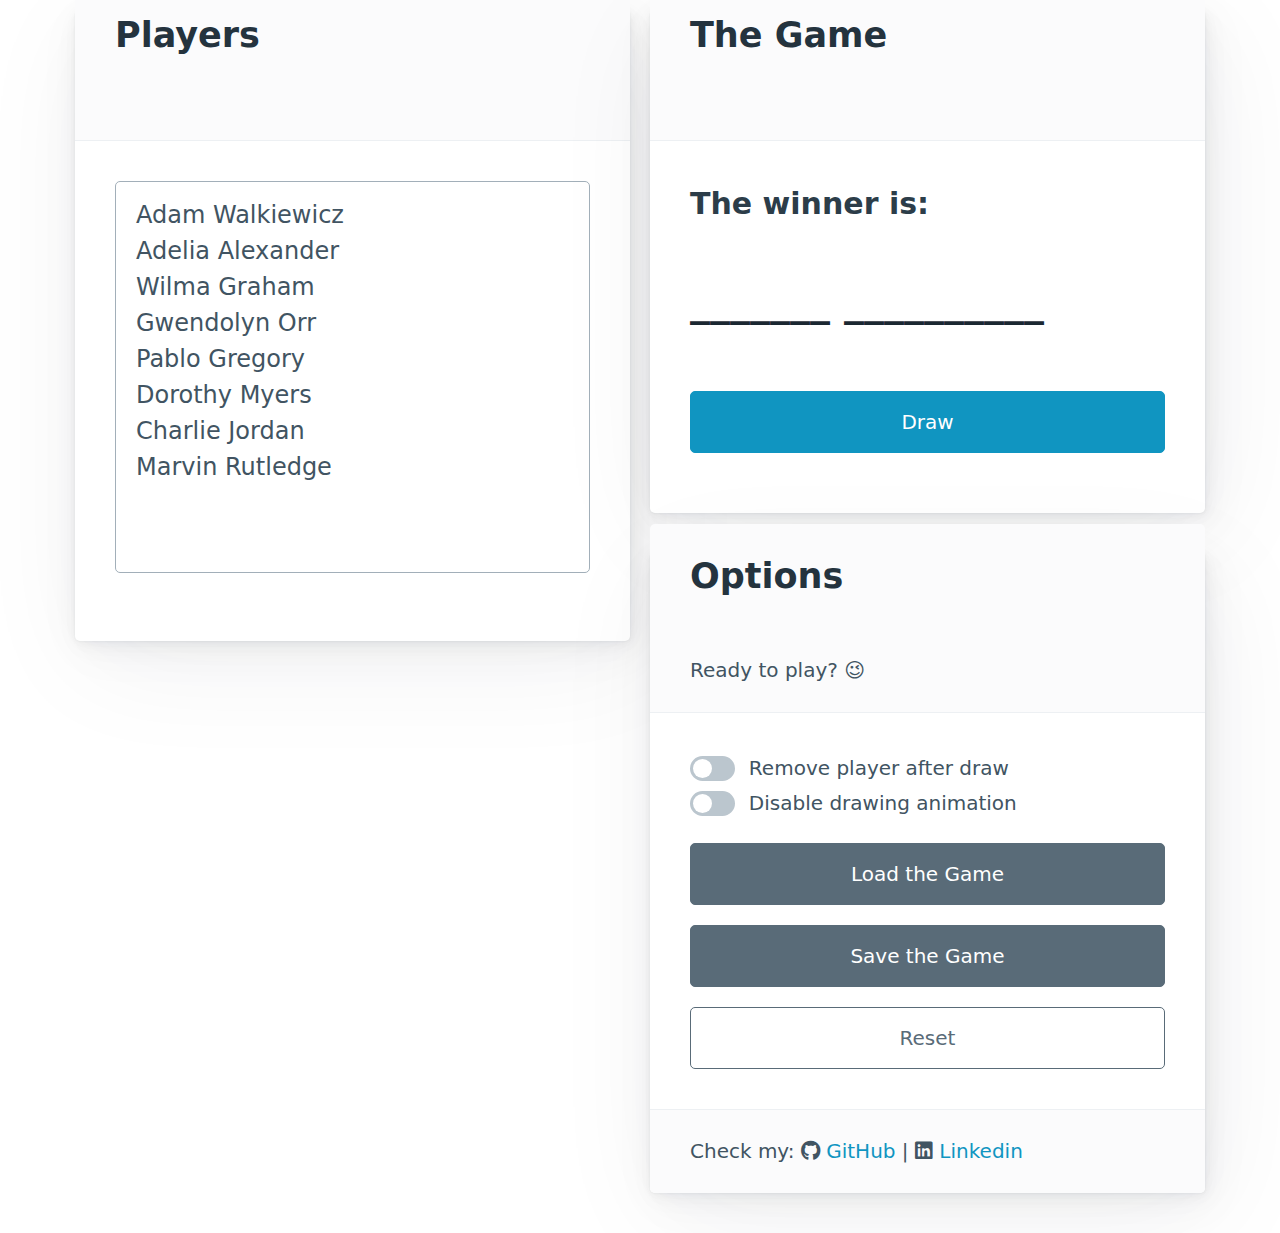
==== commit 829c19c4: "Change table to textarea" ====
--- a/index.html
+++ b/index.html
@@ -4,7 +4,7 @@
     <meta charset="UTF-8" />
     <meta http-equiv="X-UA-Compatible" content="IE=edge" />
     <meta name="viewport" content="width=device-width, initial-scale=1.0" />
-    <title>Draw Player</title>
+    <title>Who is the winner?</title>
     <link rel="icon" type="image/ico" href="images/favicon.ico" />
     <link rel="stylesheet" href="fontawesome-free-6.4.0-web/css/all.min.css" />
     <link rel="stylesheet" href="pico-master/css/pico.min.css" />
@@ -20,38 +20,11 @@
             <header>
               <h2>Players</h2>
             </header>
-
-            <!-- Table with participants -->
-            <table role="grid">
-              <thead>
-                <tr>
-                  <th scope="col">#</th>
-                  <th scope="col">Name</th>
-                  <th scope="col">Remove</th>
-                </tr>
-              </thead>
-              <tbody id="participants-table">
-                <tr>
-                  <th scope="row">1</th>
-                  <td>Adam Walkiewicz</td>
-                  <td>❌</td>
-                </tr>
-              </tbody>
-            </table>
-
-            <!-- Add Player -->
-            <label for="add-player">Add Player</label>
-            <input
-              type="add-player"
-              id="add-player"
-              name="add-player"
-              placeholder="John Doe (max 30 characters)"
-              style="width: 100%"
-              required
-            />
-            <i class="invalid-form hidden"></i>
-            <!-- Button -->
-            <button id="add-btn" class="outline">Add Player</button>
+            <textarea
+              id="players-area"
+              rows="10"
+              placeholder="List of players"
+            ></textarea>
           </article>
         </div>
 
--- a/style.css
+++ b/style.css
@@ -34,4 +34,9 @@
 .invalid-form {
   color: #ff0000;
   font-size: 15px;
+}
+
+textarea {
+  resize: none;
+  font-size: 1.2rem;
 }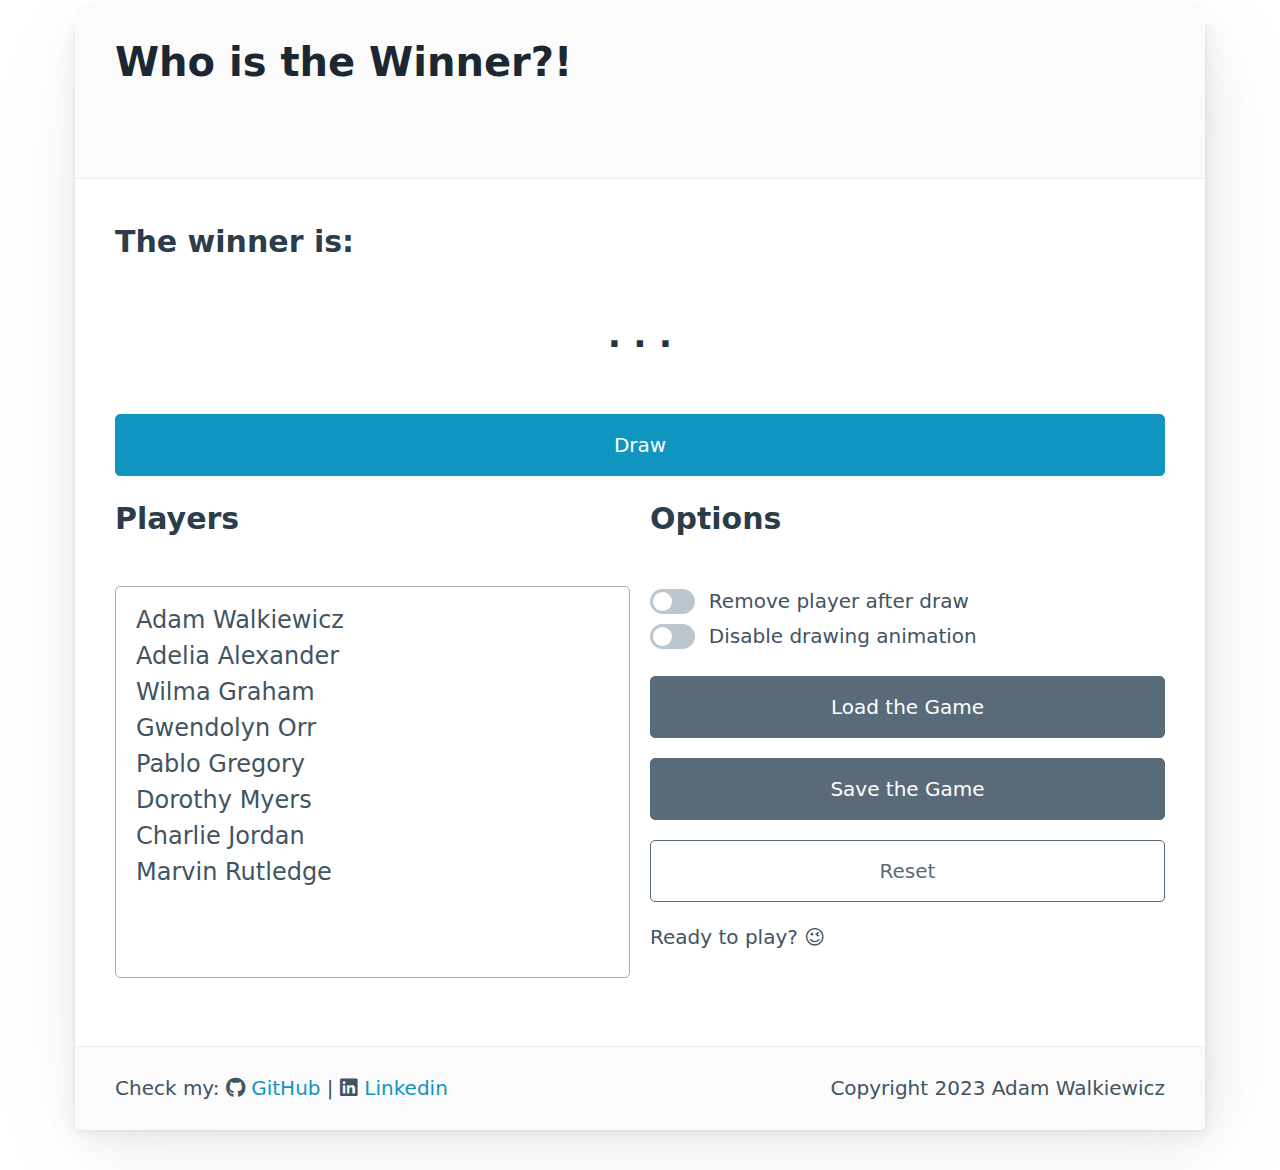
==== commit b7bd266b: "Layout redesign" ====
--- a/index.html
+++ b/index.html
@@ -12,37 +12,26 @@
   </head>
   <body>
     <div class="container">
-      <div class="grid">
-        <!-- Players -->
-        <!-- Add player -->
-        <div>
-          <article>
-            <header>
-              <h2>Players</h2>
-            </header>
+      <!-- Players -->
+      <article>
+        <header>
+          <h1>Who is the Winner?!</h1>
+        </header>
+        <h3>The winner is:</h3>
+        <h2 id="winner">. . .</h2>
+        <button id="draw-btn">Draw</button>
+
+        <div class="grid">
+          <div>
+            <h3>Players</h3>
             <textarea
               id="players-area"
               rows="10"
               placeholder="List of players"
             ></textarea>
-          </article>
-        </div>
-
-        <!-- Winner -->
-        <div>
-          <article>
-            <header>
-              <h2>The Game</h2>
-            </header>
-            <h3>The winner is:</h3>
-            <h1 id="winner">_______ __________</h1>
-            <button id="draw-btn">Draw</button>
-          </article>
-          <article>
-            <header>
-              <h2>Options</h2>
-              <div id="info">Ready to play? 😉</div>
-            </header>
+          </div>
+          <div>
+            <h3>Options</h3>
             <fieldset>
               <label>
                 <input id="remove-player-swt" type="checkbox" role="switch" />
@@ -56,7 +45,13 @@
             <button id="load-btn" class="secondary">Load the Game</button>
             <button id="save-btn" class="secondary">Save the Game</button>
             <button id="reset-btn" class="secondary outline">Reset</button>
-            <footer>
+            <div id="info">Ready to play? 😉</div>
+          </div>
+        </div>
+
+        <footer>
+          <div class="grid">
+            <div class="socials">
               Check my:
               <i class="fa-brands fa-github"></i>
               <a href="https://github.com/ajwalkiewicz/who-is-the-winner"
@@ -68,10 +63,11 @@
                 href="https://www.linkedin.com/in/adam-walkiewicz-895b6a82/?locale=en_US"
                 >Linkedin</a
               >
-            </footer>
-          </article>
-        </div>
-      </div>
+            </div>
+            <div class="copyrights">Copyright 2023 Adam Walkiewicz</div>
+          </div>
+        </footer>
+      </article>
     </div>
     <script type="module" src="script.js" type="text/javascript"></script>
   </body>
--- a/style.css
+++ b/style.css
@@ -1,3 +1,7 @@
+#winner {
+  text-align: center;
+}
+
 .remove-btn {
   background-color: transparent;
   border: none;
@@ -39,4 +43,8 @@
 textarea {
   resize: none;
   font-size: 1.2rem;
+}
+
+.copyrights {
+  text-align: right;
 }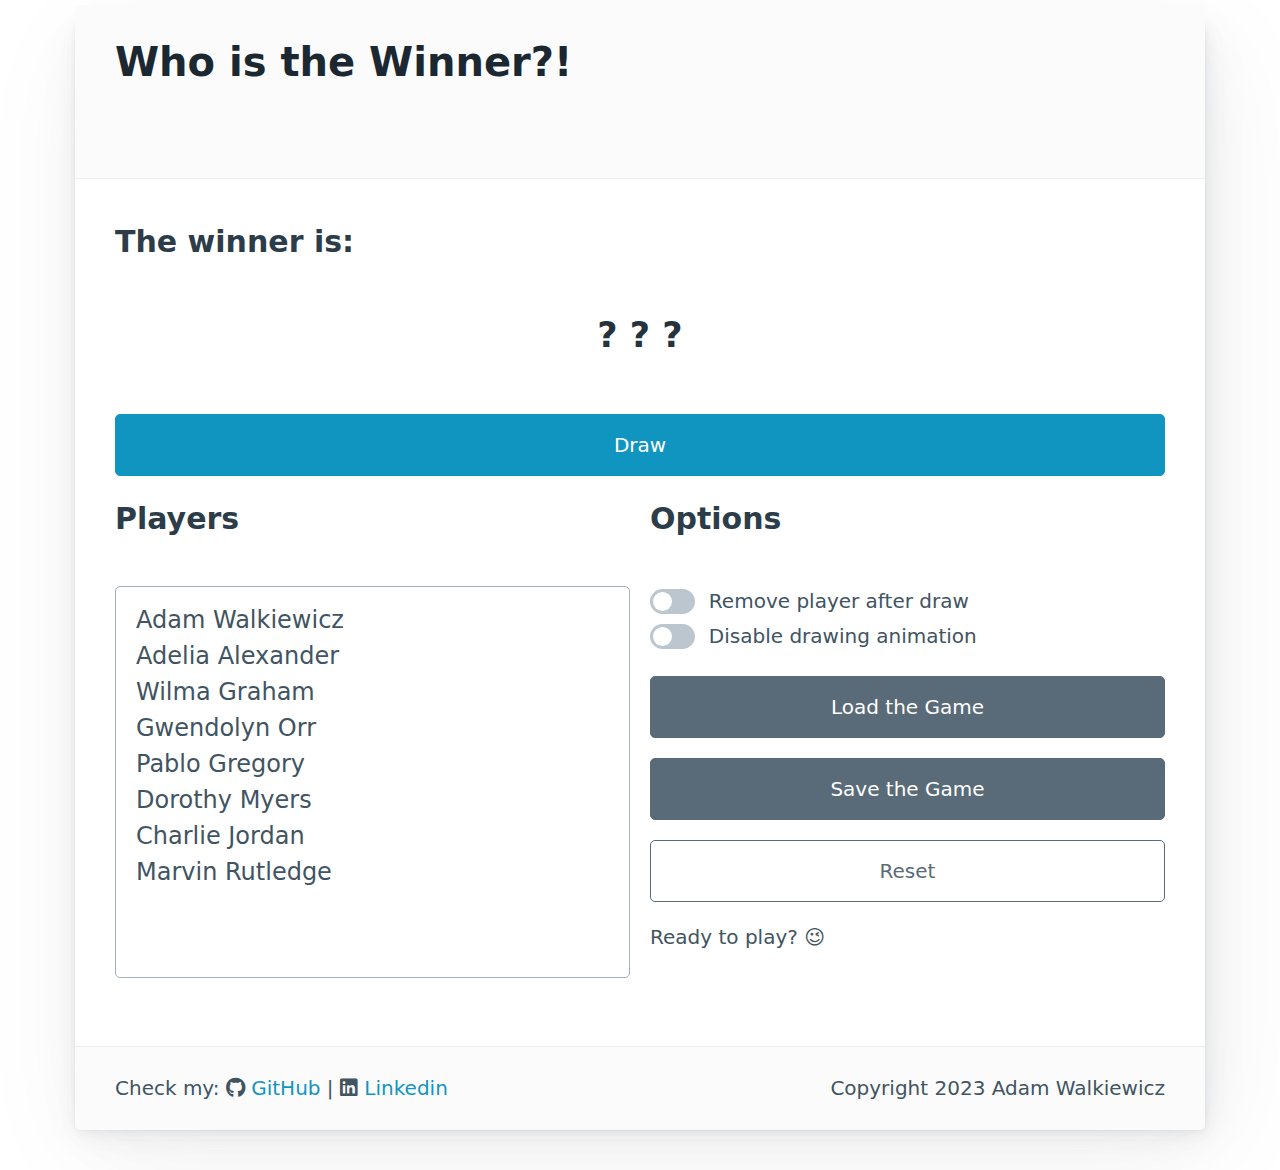
==== commit ece80bc4: "Set default winner text to question marks" ====
--- a/index.html
+++ b/index.html
@@ -18,7 +18,7 @@
           <h1>Who is the Winner?!</h1>
         </header>
         <h3>The winner is:</h3>
-        <h2 id="winner">. . .</h2>
+        <h2 id="winner">? ? ?</h2>
         <button id="draw-btn">Draw</button>
 
         <div class="grid">
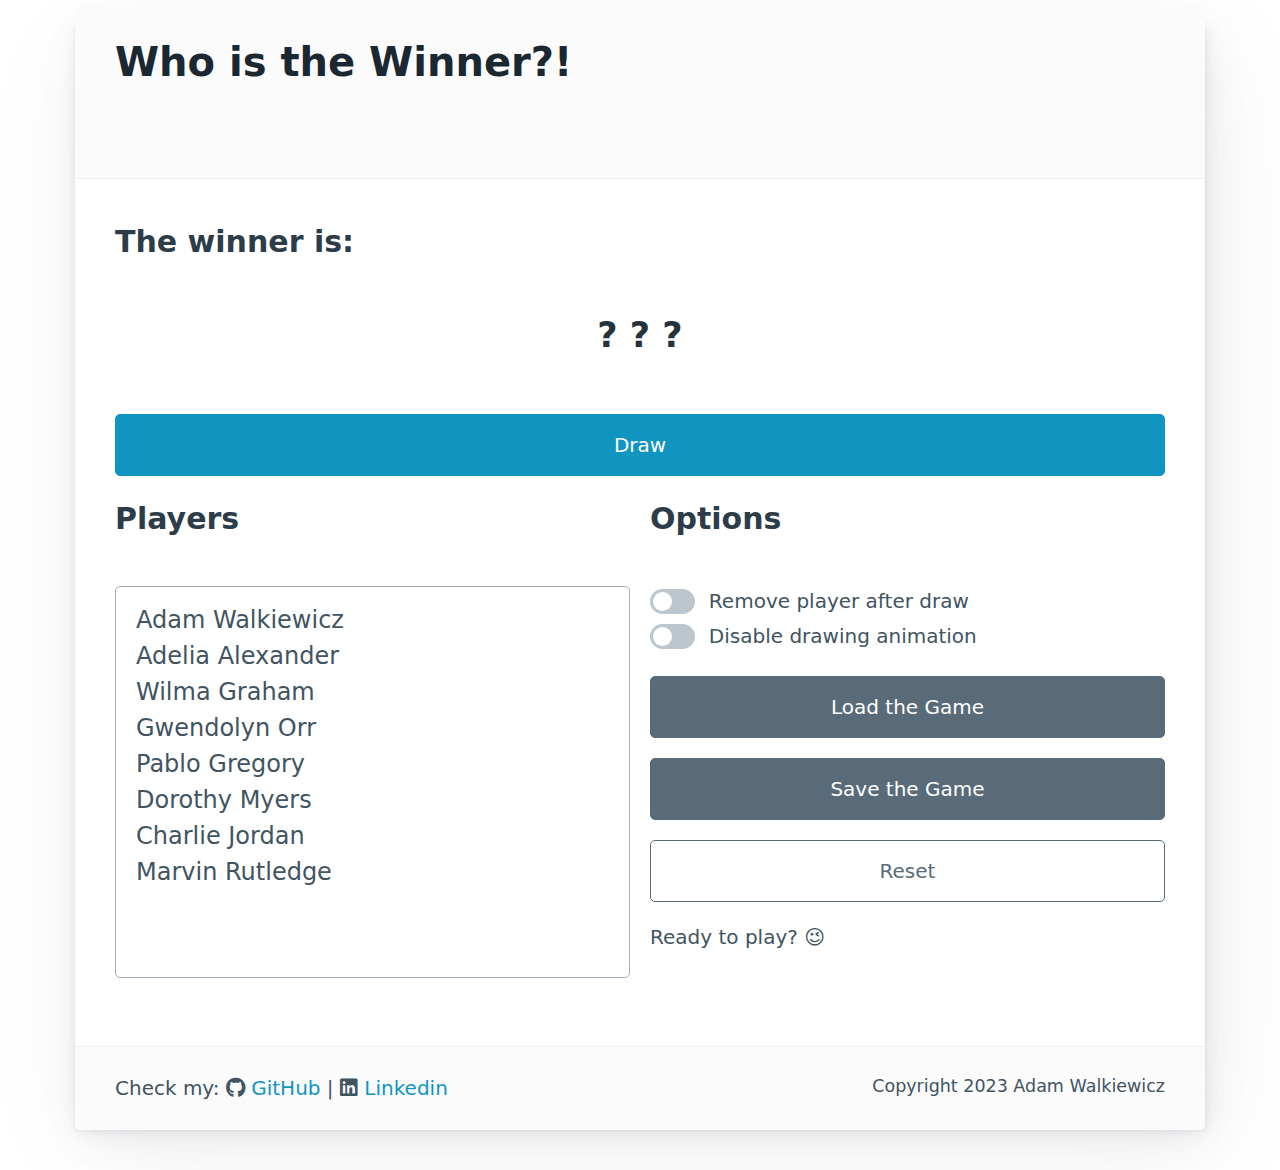
==== commit d5151783: "Add comment to index.html and order style.css" ====
--- a/index.html
+++ b/index.html
@@ -12,8 +12,8 @@
   </head>
   <body>
     <div class="container">
-      <!-- Players -->
       <article>
+        <!-- Winner -->
         <header>
           <h1>Who is the Winner?!</h1>
         </header>
@@ -22,6 +22,7 @@
         <button id="draw-btn">Draw</button>
 
         <div class="grid">
+          <!-- Players -->
           <div>
             <h3>Players</h3>
             <textarea
@@ -30,6 +31,7 @@
               placeholder="List of players"
             ></textarea>
           </div>
+          <!-- Options -->
           <div>
             <h3>Options</h3>
             <fieldset>
@@ -51,6 +53,7 @@
 
         <footer>
           <div class="grid">
+            <!-- Socials -->
             <div class="socials">
               Check my:
               <i class="fa-brands fa-github"></i>
@@ -64,7 +67,8 @@
                 >Linkedin</a
               >
             </div>
-            <div class="copyrights">Copyright 2023 Adam Walkiewicz</div>
+            <!-- Copyrights -->
+            <small class="copyrights">Copyright 2023 Adam Walkiewicz</small>
           </div>
         </footer>
       </article>
--- a/style.css
+++ b/style.css
@@ -1,3 +1,22 @@
+article {
+  margin-top: 2%;
+  padding-top: 2%;
+}
+
+textarea {
+  resize: none;
+  font-size: 1.2rem;
+}
+
+span {
+  opacity: 0;
+  transition: all 0.4s ease;
+}
+
+span.fade {
+  opacity: 1;
+}
+
 #winner {
   text-align: center;
 }
@@ -17,20 +36,6 @@
   margin-left: 10%;
 }
 
-article {
-  margin-top: 2%;
-  padding-top: 2%;
-}
-
-span {
-  opacity: 0;
-  transition: all 0.4s ease;
-}
-
-span.fade {
-  opacity: 1;
-}
-
 .hidden {
   display: none;
 }
@@ -40,11 +45,6 @@
   font-size: 15px;
 }
 
-textarea {
-  resize: none;
-  font-size: 1.2rem;
-}
-
 .copyrights {
   text-align: right;
 }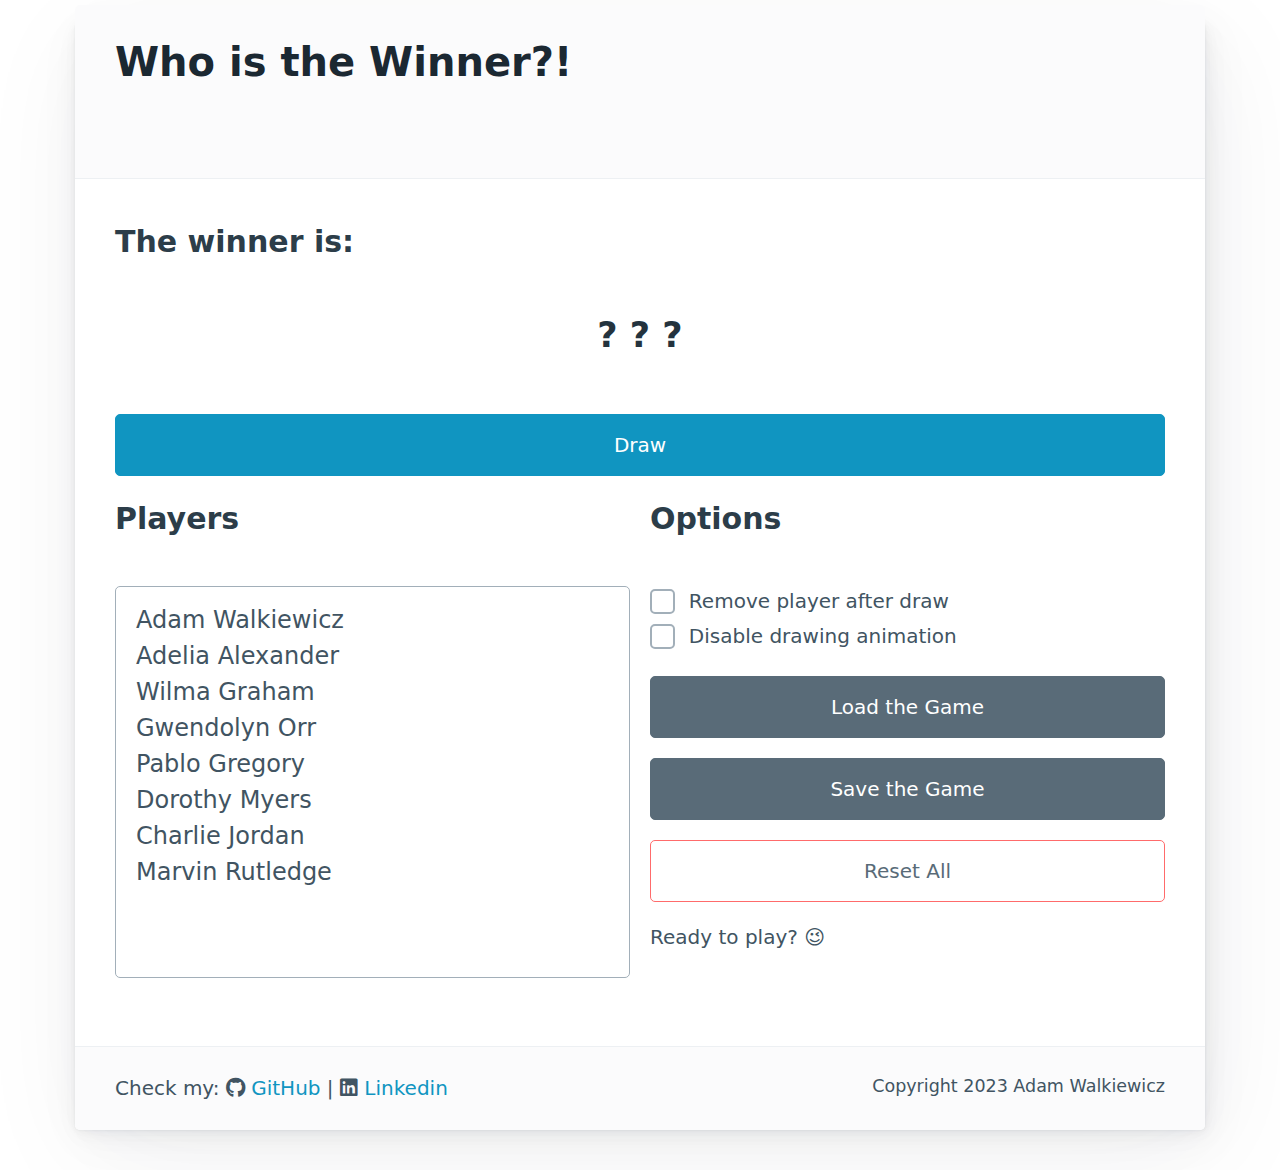
==== commit a2029c8e: "Change switch to checkbox, and reset button to red" ====
--- a/index.html
+++ b/index.html
@@ -36,17 +36,17 @@
             <h3>Options</h3>
             <fieldset>
               <label>
-                <input id="remove-player-swt" type="checkbox" role="switch" />
+                <input id="remove-player-swt" type="checkbox" />
                 Remove player after draw
               </label>
               <label>
-                <input id="animation-off-swt" type="checkbox" role="switch" />
+                <input id="animation-off-swt" type="checkbox" />
                 Disable drawing animation
               </label>
             </fieldset>
             <button id="load-btn" class="secondary">Load the Game</button>
             <button id="save-btn" class="secondary">Save the Game</button>
-            <button id="reset-btn" class="secondary outline">Reset</button>
+            <button id="reset-btn" class="secondary outline">Reset All</button>
             <div id="info">Ready to play? 😉</div>
           </div>
         </div>
--- a/style.css
+++ b/style.css
@@ -19,6 +19,16 @@
 
 #winner {
   text-align: center;
+}
+
+#reset-btn {
+  border: 1px solid #FF6B6B;
+  transition-duration: 0.4s;
+}
+
+#reset-btn:hover {
+  background-color: #FF6B6B; 
+  color: white;
 }
 
 .remove-btn {
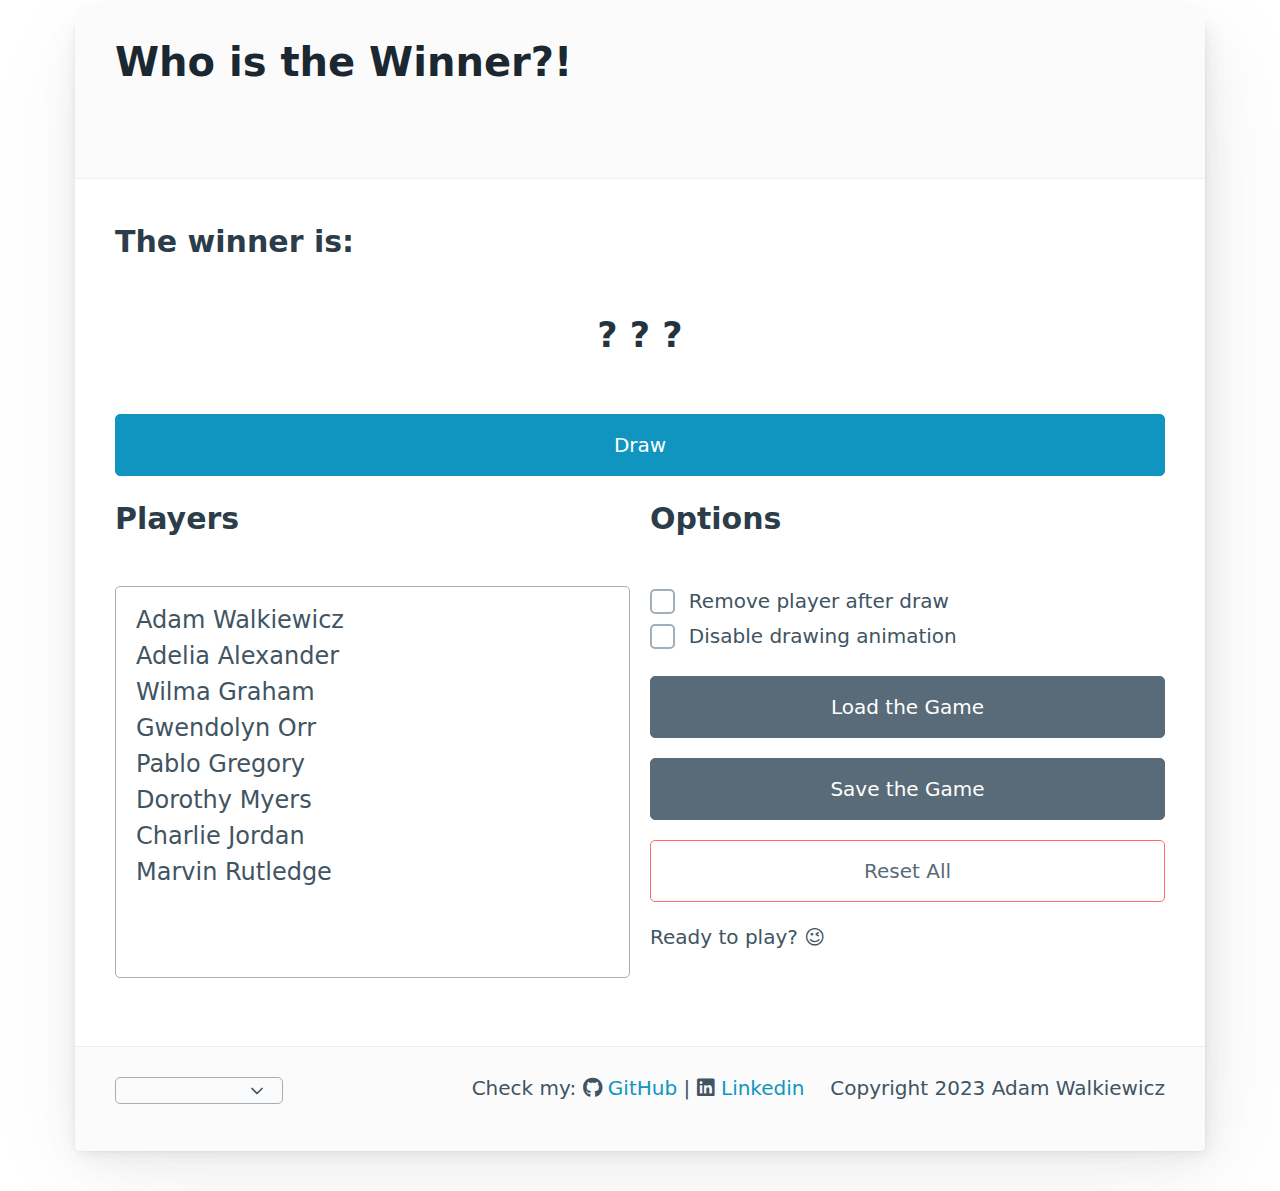
==== commit 9a4fae19: "Add multilingual support" ====
--- a/index.html
+++ b/index.html
@@ -15,16 +15,16 @@
       <article>
         <!-- Winner -->
         <header>
-          <h1>Who is the Winner?!</h1>
+          <h1 id="title-txt">Who is the Winner?!</h1>
         </header>
-        <h3>The winner is:</h3>
+        <h3 id="subtitle-txt">The winner is:</h3>
         <h2 id="winner">? ? ?</h2>
         <button id="draw-btn">Draw</button>
 
         <div class="grid">
           <!-- Players -->
           <div>
-            <h3>Players</h3>
+            <h3 id="players-txt">Players</h3>
             <textarea
               id="players-area"
               rows="10"
@@ -33,7 +33,7 @@
           </div>
           <!-- Options -->
           <div>
-            <h3>Options</h3>
+            <h3 id="options-txt">Options</h3>
             <fieldset>
               <label>
                 <input id="remove-player-swt" type="checkbox" />
@@ -53,6 +53,14 @@
 
         <footer>
           <div class="grid">
+            <!-- Language -->
+            <div>
+              <select class="language">
+                <option value="en" selected>🇬🇧 English</option>
+                <option value="es">🇪🇸 Español</option>
+                <option value="pl">🇵🇱 Polski</option>
+              </select>
+            </div>
             <!-- Socials -->
             <div class="socials">
               Check my:
@@ -68,7 +76,7 @@
               >
             </div>
             <!-- Copyrights -->
-            <small class="copyrights">Copyright 2023 Adam Walkiewicz</small>
+            <div class="copyrights">Copyright 2023 Adam Walkiewicz</div>
           </div>
         </footer>
       </article>
--- a/style.css
+++ b/style.css
@@ -57,4 +57,10 @@
 
 .copyrights {
   text-align: right;
+}
+
+.language {
+  font-size: 0.7rem;
+  width: 50%;
+  padding: 2px;
 }